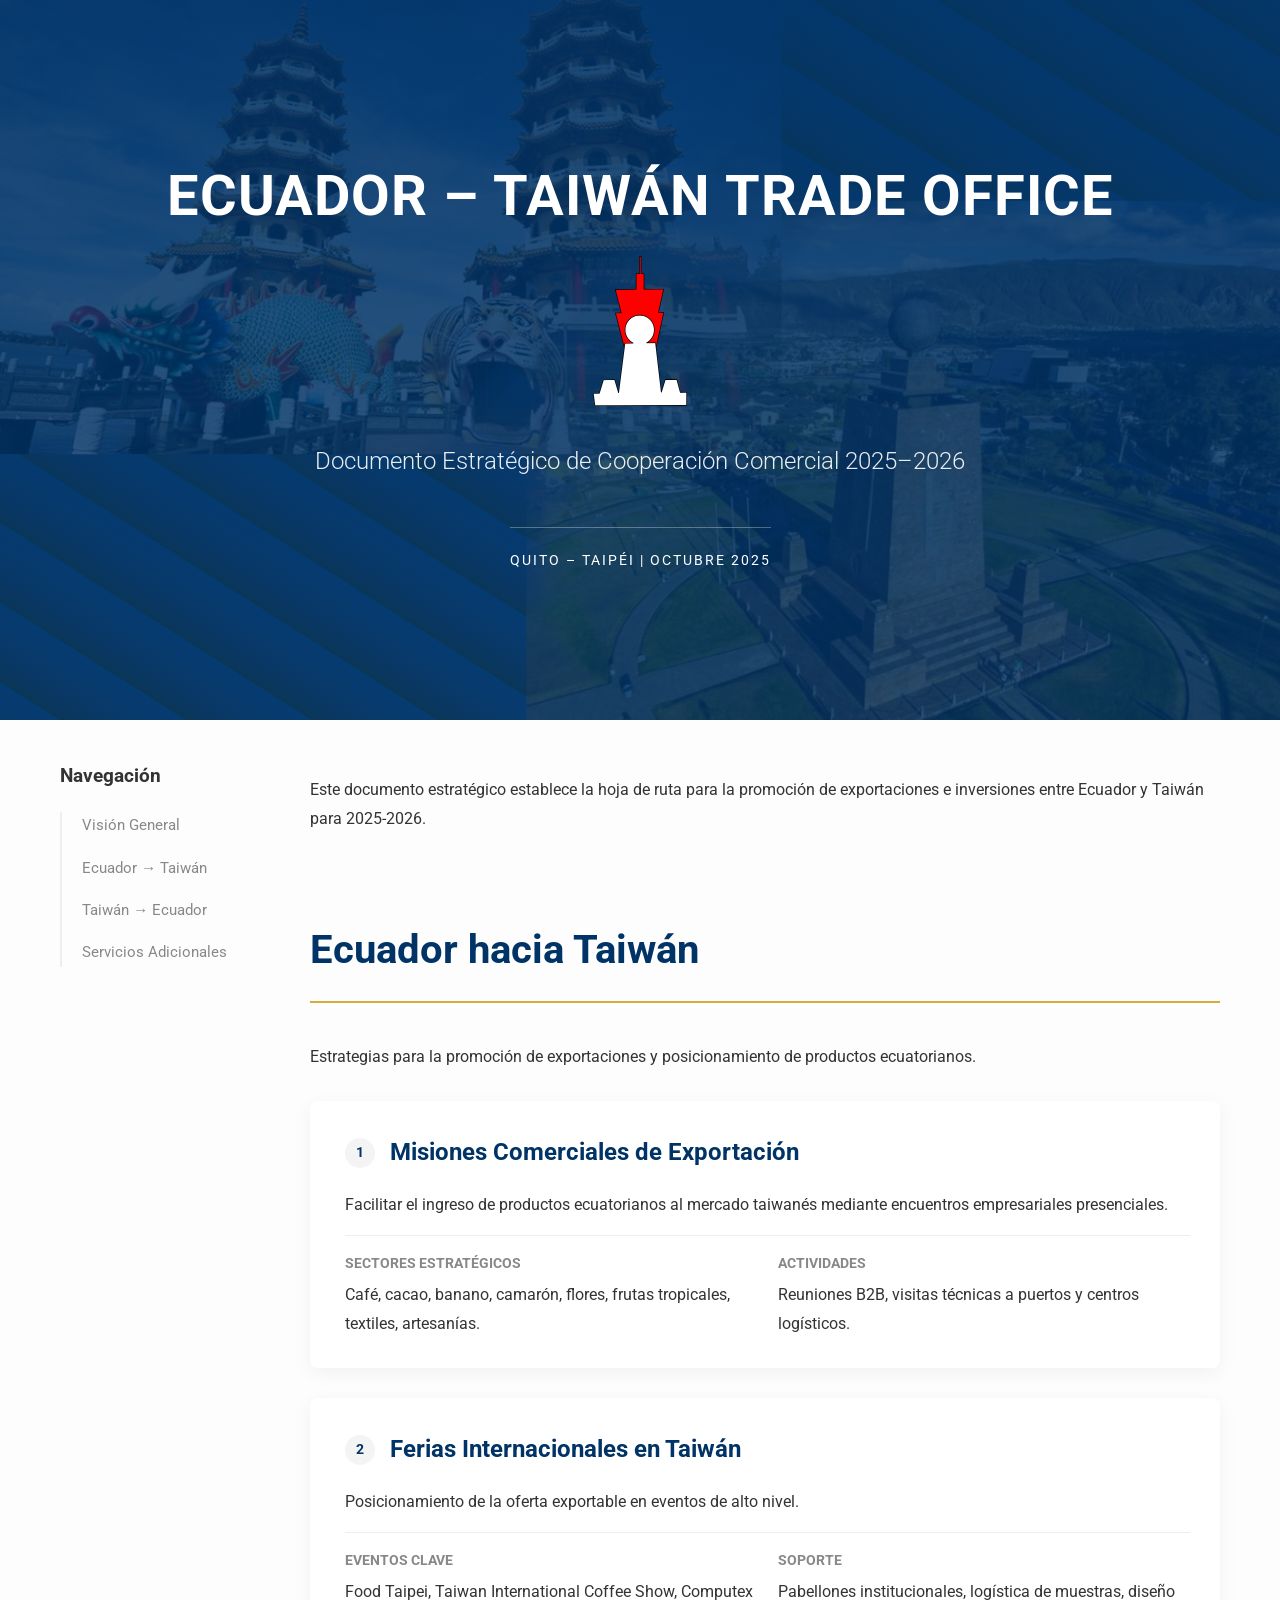
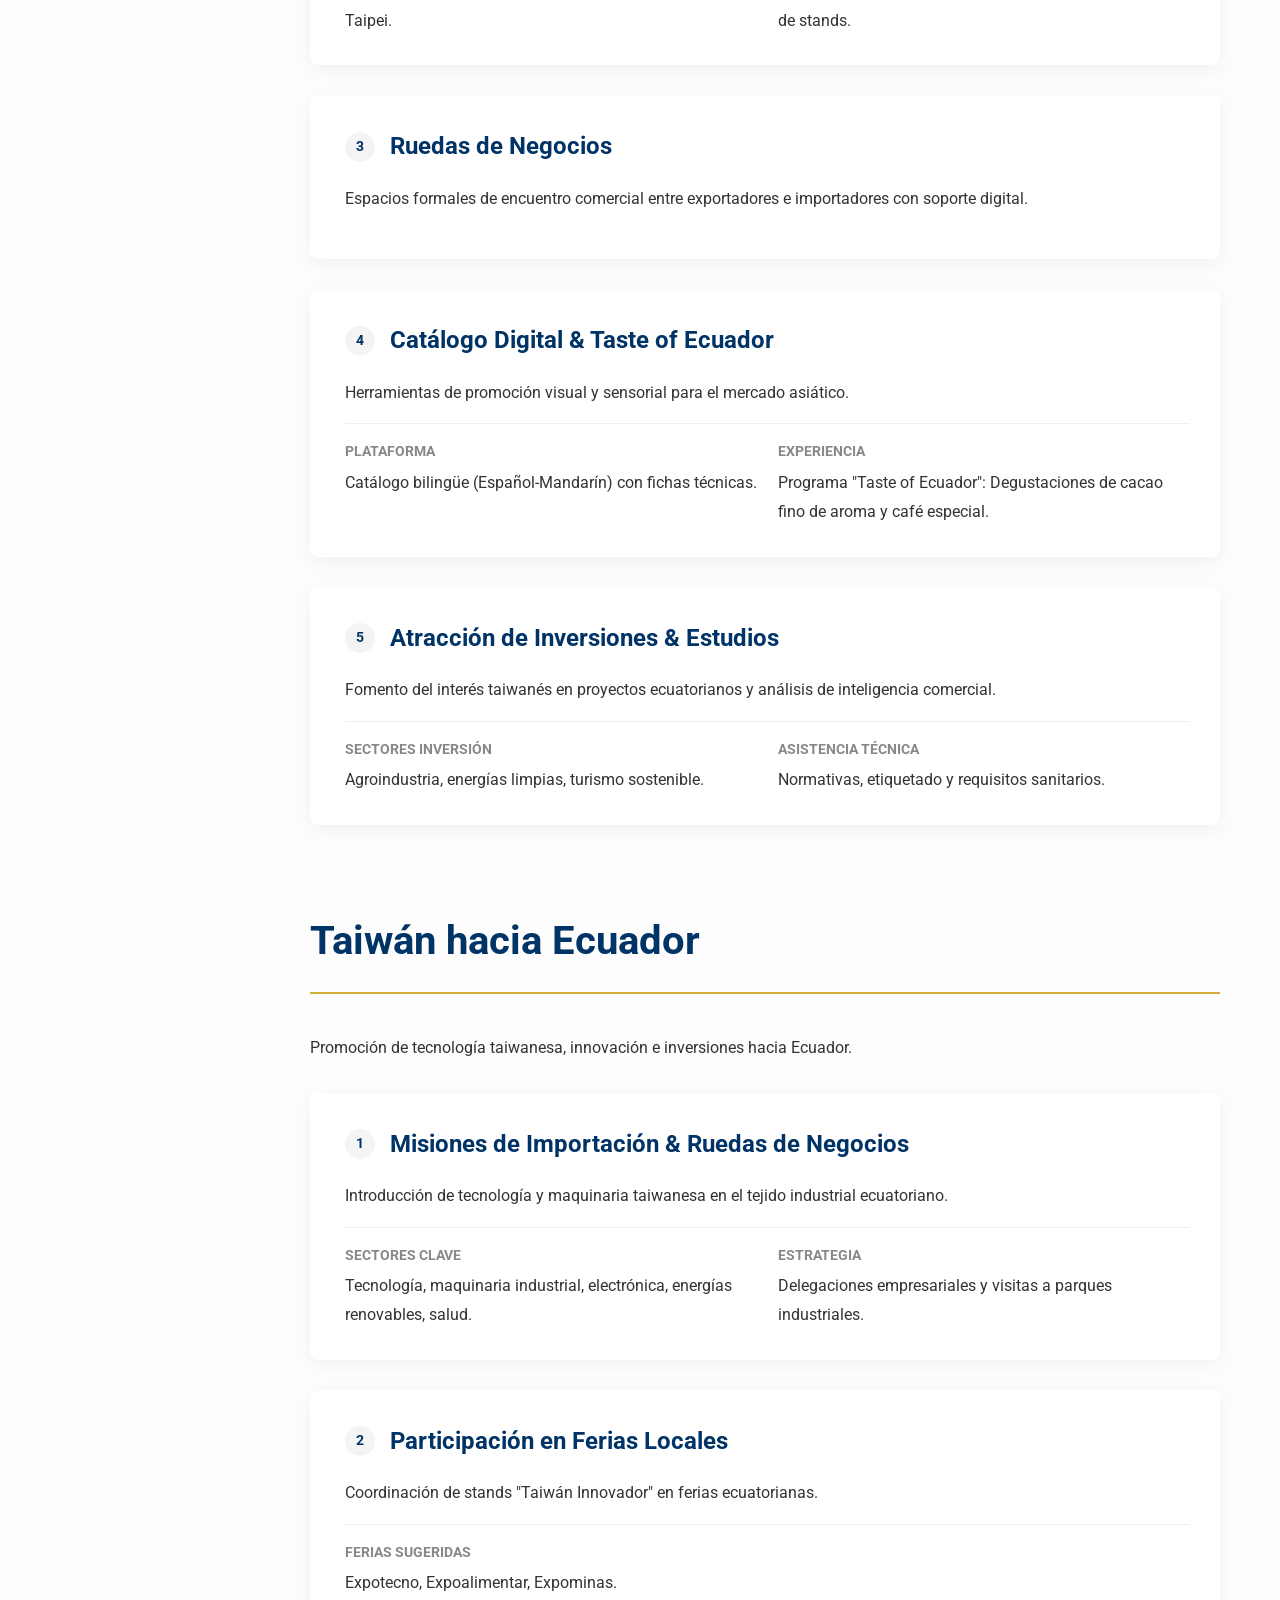
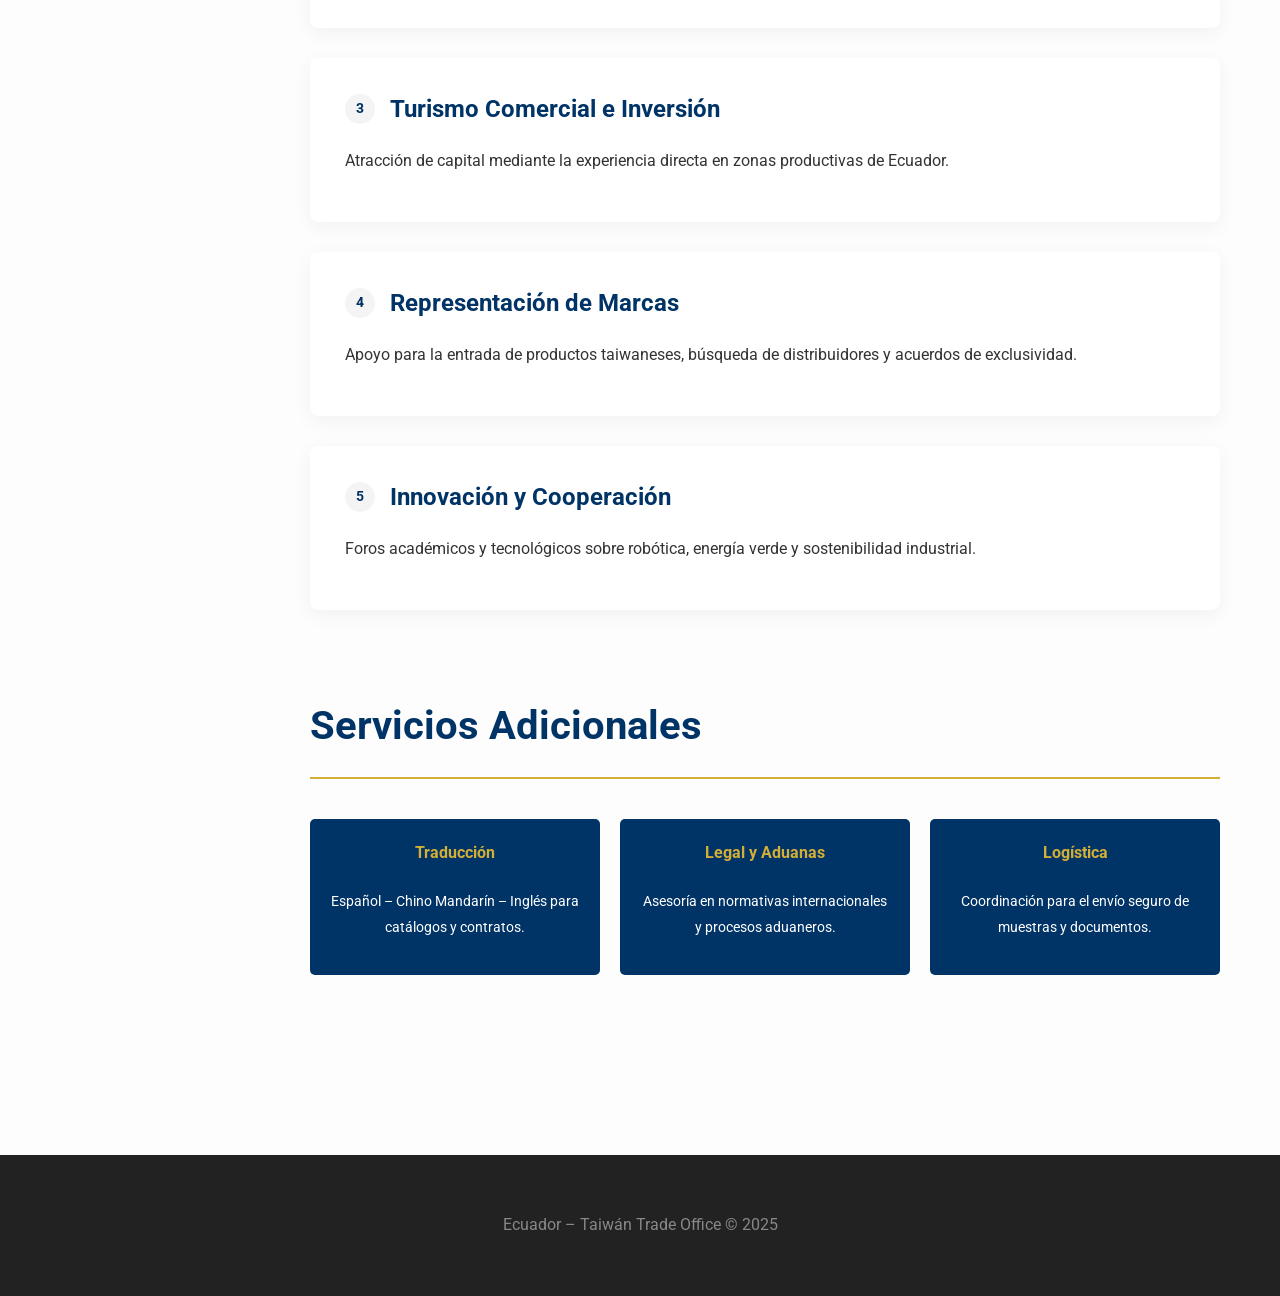
==== index.html @ b9a8f06c "1st draft" ====
<!DOCTYPE html>
<html lang="es">
<head>
<meta charset="UTF-8">
<meta name="viewport" content="width=device-width, initial-scale=1.0">
<title>Ecuador – Taiwán Trade Office</title>
<link rel="stylesheet" href="style.css">
<link href="https://fonts.googleapis.com/css2?family=Roboto:wght@300;400;700&display=swap" rel="stylesheet">
</head>
<body>

<header>
    <div class="title-group">

        <h1>ECUADOR – TAIWÁN TRADE OFFICE</h1>
        <img src="assets/logo.png" alt="">
    </div>

    <p class="subtitle">Documento Estratégico de Cooperación Comercial 2025–2026</p>
    <div class="date">Quito – Taipéi | Octubre 2025</div>
</header>

<!-- Mobile Menu Toggle -->
<div id="menu-toggle" class="menu-toggle">☰</div>

<div class="main-wrapper">

    <!-- Sidebar -->
    <aside id="sidebar">
        <div class="sticky-menu">
            <h3>Navegación</h3>
            <ul>
                <li><a href="#intro">Visión General</a></li>
                <li><a href="#ec-to-tw">Ecuador → Taiwán</a></li>
                <li><a href="#tw-to-ec">Taiwán → Ecuador</a></li>
                <li><a href="#servicios">Servicios Adicionales</a></li>
            </ul>
        </div>
    </aside>

    <!-- Main Content -->
    <main>
        <section id="intro">
            <p>Este documento estratégico establece la hoja de ruta para la promoción de exportaciones e inversiones entre Ecuador y Taiwán para 2025-2026.</p>
        </section>

        <section id="ec-to-tw">
                <h2 class="section-title">Ecuador hacia Taiwán</h2>
                <p style="margin-bottom: 30px;">Estrategias para la promoción de exportaciones y posicionamiento de productos ecuatorianos.</p>

                <div class="service-item">
                    <h3><span class="service-number">1</span> Misiones Comerciales de Exportación</h3>
                    <p>Facilitar el ingreso de productos ecuatorianos al mercado taiwanés mediante encuentros empresariales presenciales.</p>
                    <div class="detail-row">
                        <div class="detail-col">
                            <span class="detail-label">Sectores Estratégicos</span>
                            Café, cacao, banano, camarón, flores, frutas tropicales, textiles, artesanías.
                        </div>
                        <div class="detail-col">
                            <span class="detail-label">Actividades</span>
                            Reuniones B2B, visitas técnicas a puertos y centros logísticos.
                        </div>
                    </div>
                </div>

                <div class="service-item">
                    <h3><span class="service-number">2</span> Ferias Internacionales en Taiwán</h3>
                    <p>Posicionamiento de la oferta exportable en eventos de alto nivel.</p>
                    <div class="detail-row">
                        <div class="detail-col">
                            <span class="detail-label">Eventos Clave</span>
                            Food Taipei, Taiwan International Coffee Show, Computex Taipei.
                        </div>
                        <div class="detail-col">
                            <span class="detail-label">Soporte</span>
                            Pabellones institucionales, logística de muestras, diseño de stands.
                        </div>
                    </div>
                </div>

                <div class="service-item">
                    <h3><span class="service-number">3</span> Ruedas de Negocios</h3>
                    <p>Espacios formales de encuentro comercial entre exportadores e importadores con soporte digital.</p>
                </div>

                <div class="service-item">
                    <h3><span class="service-number">4</span> Catálogo Digital & Taste of Ecuador</h3>
                    <p>Herramientas de promoción visual y sensorial para el mercado asiático.</p>
                    <div class="detail-row">
                        <div class="detail-col">
                            <span class="detail-label">Plataforma</span>
                            Catálogo bilingüe (Español-Mandarín) con fichas técnicas.
                        </div>
                        <div class="detail-col">
                            <span class="detail-label">Experiencia</span>
                            Programa "Taste of Ecuador": Degustaciones de cacao fino de aroma y café especial.
                        </div>
                    </div>
                </div>

                <div class="service-item">
                    <h3><span class="service-number">5</span> Atracción de Inversiones & Estudios</h3>
                    <p>Fomento del interés taiwanés en proyectos ecuatorianos y análisis de inteligencia comercial.</p>
                    <div class="detail-row">
                        <div class="detail-col">
                            <span class="detail-label">Sectores Inversión</span>
                            Agroindustria, energías limpias, turismo sostenible.
                        </div>
                        <div class="detail-col">
                            <span class="detail-label">Asistencia Técnica</span>
                            Normativas, etiquetado y requisitos sanitarios.
                        </div>
                    </div>
                </div>

            </section>

        <section id="tw-to-ec">
                <h2 class="section-title">Taiwán hacia Ecuador</h2>
                <p style="margin-bottom: 30px;">Promoción de tecnología taiwanesa, innovación e inversiones hacia Ecuador.</p>

                <div class="service-item">
                    <h3><span class="service-number">1</span> Misiones de Importación & Ruedas de Negocios</h3>
                    <p>Introducción de tecnología y maquinaria taiwanesa en el tejido industrial ecuatoriano.</p>
                    <div class="detail-row">
                        <div class="detail-col">
                            <span class="detail-label">Sectores Clave</span>
                            Tecnología, maquinaria industrial, electrónica, energías renovables, salud.
                        </div>
                        <div class="detail-col">
                            <span class="detail-label">Estrategia</span>
                            Delegaciones empresariales y visitas a parques industriales.
                        </div>
                    </div>
                </div>

                <div class="service-item">
                    <h3><span class="service-number">2</span> Participación en Ferias Locales</h3>
                    <p>Coordinación de stands "Taiwán Innovador" en ferias ecuatorianas.</p>
                    <div class="detail-row">
                        <div class="detail-col">
                            <span class="detail-label">Ferias Sugeridas</span>
                            Expotecno, Expoalimentar, Expominas.
                        </div>
                    </div>
                </div>

                <div class="service-item">
                    <h3><span class="service-number">3</span> Turismo Comercial e Inversión</h3>
                    <p>Atracción de capital mediante la experiencia directa en zonas productivas de Ecuador.</p>
                </div>

                <div class="service-item">
                    <h3><span class="service-number">4</span> Representación de Marcas</h3>
                    <p>Apoyo para la entrada de productos taiwaneses, búsqueda de distribuidores y acuerdos de exclusividad.</p>
                </div>

                <div class="service-item">
                    <h3><span class="service-number">5</span> Innovación y Cooperación</h3>
                    <p>Foros académicos y tecnológicos sobre robótica, energía verde y sostenibilidad industrial.</p>
                </div>

            </section>

        <section id="servicios">
                <h2 class="section-title" >Servicios Adicionales</h2>
                <div class="complementary-grid">
                    <div class="comp-box">
                        <h4>Traducción</h4>
                        <p >Español – Chino Mandarín – Inglés para catálogos y contratos.</p>
                    </div>
                    <div class="comp-box">
                        <h4>Legal y Aduanas</h4>
                        <p >Asesoría en normativas internacionales y procesos aduaneros.</p>
                    </div>
                    <div class="comp-box">
                        <h4>Logística</h4>
                        <p >Coordinación para el envío seguro de muestras y documentos.</p>
                    </div>
                </div>
            </section>
    </main>
</div>

<footer>
    <p>Ecuador – Taiwán Trade Office &copy; 2025</p>
</footer>

<script src="menu.js">
</script>

</body>
</html>
---- style.css ----
:root {
    --primary: #003366; /* Azul Marino Profundo */
    --accent: #D4AF37; /* Dorado Elegante */
    --bg-body: #fdfdfd;
    --text-color: #333333;
    --light-gray: #f4f4f4;
    --section-padding: 80px 0;
}

/* --- GLOBAL --- */
* { box-sizing: border-box; }

body {
    font-family: 'Roboto', sans-serif;
    margin: 0;
    padding: 0;
    background-color: var(--bg-body);
    color: var(--text-color);
    line-height: 1.8;
}

h1, h2, h3 { margin-top: 0; }

/* --- HERO SECTION --- */
header {
    background: linear-gradient(rgba(0,51,102,0.9), rgba(0,51,102,0.8)), url('assets/tempBG.png');
    background-size: cover;
    background-position: center;
    height: 80vh;
    display: flex;
    flex-direction: column;
    justify-content: center;
    align-items: center;
    text-align: center;
    color: white;
    padding: 20px;
}
/*
.title-group {
    display: flex;
    align-items: center;
    justify-content: center;
    gap: 12px;
}
    */
.title-group img {
    height: 150px;
    width: auto;
}
header h1 {
    font-size: 3.5rem;
    margin-bottom: 10px;
    letter-spacing: 1px;
}

header p.subtitle {
    font-size: 1.5rem;
    font-weight: 300;
    max-width: 700px;
    opacity: 0.9;
}

header .date {
    margin-top: 20px;
    font-size: 0.9rem;
    text-transform: uppercase;
    letter-spacing: 2px;
    border-top: 1px solid rgba(255,255,255,0.3);
    padding-top: 20px;
}

/* --- MAIN WRAPPER --- */
.main-wrapper {
    display: block; /* mobile first */
    max-width: 1200px;
    margin: 0 auto;
    padding: 40px 20px;
}

/* --- DESKTOP LAYOUT --- */
@media (min-width: 900px) {
    .main-wrapper { display: flex; flex-direction: row; }
    aside { display: block; flex: 0 0 250px; padding-right: 40px; }
    #menu-toggle { display: none; } /* hide mobile toggle button */
    #sidebar {
        display: block;
        position: static;     /* no longer fixed */
        transform: none;      /* remove translation */
        width: 250px;         /* match aside width */
        height: auto;
        padding: 0;
        background: none;
    }
}

/* --- DESKTOP ASIDE MENU --- */
aside {
    display: none; /* hide on mobile */
}

.sticky-menu {
    position: sticky;
    top: 40px;
}

.sticky-menu ul {
    list-style: none;
    padding: 0;
    border-left: 2px solid #eee;
}

.sticky-menu li { margin-bottom: 15px; }

.sticky-menu a {
    text-decoration: none;
    color: #888;
    font-size: 0.95rem;
    padding-left: 20px;
    display: block;
    transition: all 0.3s;
}

.sticky-menu a:hover {
    color: var(--primary);
    border-left: 3px solid var(--accent);
    margin-left: -2px;
    font-weight: bold;
}

/* --- MAIN CONTENT --- */
main { flex: 1; }

section {
    margin-bottom: 80px;
    scroll-margin-top: 40px;
}

.section-title {
    font-size: 2.5rem;
    color: var(--primary);
    border-bottom: 2px solid var(--accent);
    padding-bottom: 15px;
    margin-bottom: 40px;
}

/* --- SERVICE ITEMS --- */
.service-item {
    background: white;
    border-radius: 8px;
    padding: 30px;
    margin-bottom: 30px;
    box-shadow: 0 5px 20px rgba(0,0,0,0.05);
    transition: transform 0.2s;
    border-left: 5px solid transparent;
}

.service-item:hover {
    transform: translateY(-5px);
    border-left: 5px solid var(--accent);
}

.service-item h3 {
    color: var(--primary);
    font-size: 1.5rem;
    margin-bottom: 15px;
    display: flex;
    align-items: center;
}

.service-number {
    background-color: var(--light-gray);
    color: var(--primary);
    font-family: 'Roboto', sans-serif;
    font-size: 0.9rem;
    font-weight: bold;
    width: 30px;
    height: 30px;
    border-radius: 50%;
    display: inline-flex;
    align-items: center;
    justify-content: center;
    margin-right: 15px;
}

.detail-row {
    display: flex;
    flex-wrap: wrap;
    gap: 20px;
    margin-top: 15px;
    padding-top: 15px;
    border-top: 1px solid #eee;
}

.detail-col {
    flex: 1;
    min-width: 200px;
}

.detail-label {
    font-weight: bold;
    font-size: 0.85rem;
    text-transform: uppercase;
    color: #888;
    margin-bottom: 5px;
    display: block;
}

ul.clean-list {
    padding-left: 20px;
    margin: 0;
}

/* --- COMPLEMENTARY GRID --- */
.complementary-grid {
    display: grid;
    grid-template-columns: repeat(auto-fit, minmax(200px, 1fr));
    gap: 20px;
}

.comp-box {
    background: var(--primary);
    color: white;
    padding: 20px;
    border-radius: 5px;
    text-align: center;
}

.comp-box h4 { margin-top: 0; color: var(--accent); }
.comp-box p { font-size: 0.9rem;}

/* --- FOOTER --- */
footer {
    background-color: #222;
    color: #888;
    text-align: center;
    padding: 40px 0;
    margin-top: 60px;
}

/* --- MOBILE RESPONSIVE --- */
@media (max-width: 768px) {
    header h1 { font-size: 2rem; }
    .section-title { font-size: 2rem; }
    .main-wrapper { display: block; }
    .menu-toggle {
    display: block;
    position: fixed;
    top: 15px;
    left: 15px;
    background: var(--primary);
    color: white;
    padding: 8px 12px;
    border-radius: 4px;
    cursor: pointer;
    z-index: 1000;
}

#sidebar {
    display: block;
    position: fixed;
    top: 0;
    left: 0;
    width: 220px;
    height: 100%;
    background: white;
    transform: translateX(-100%);
    transition: transform 0.3s ease;
    padding: 60px 20px 20px;
    z-index: 999;
}

#sidebar.active { transform: translateX(0); }
}

/* --- MOBILE MENU TOGGLE --- */
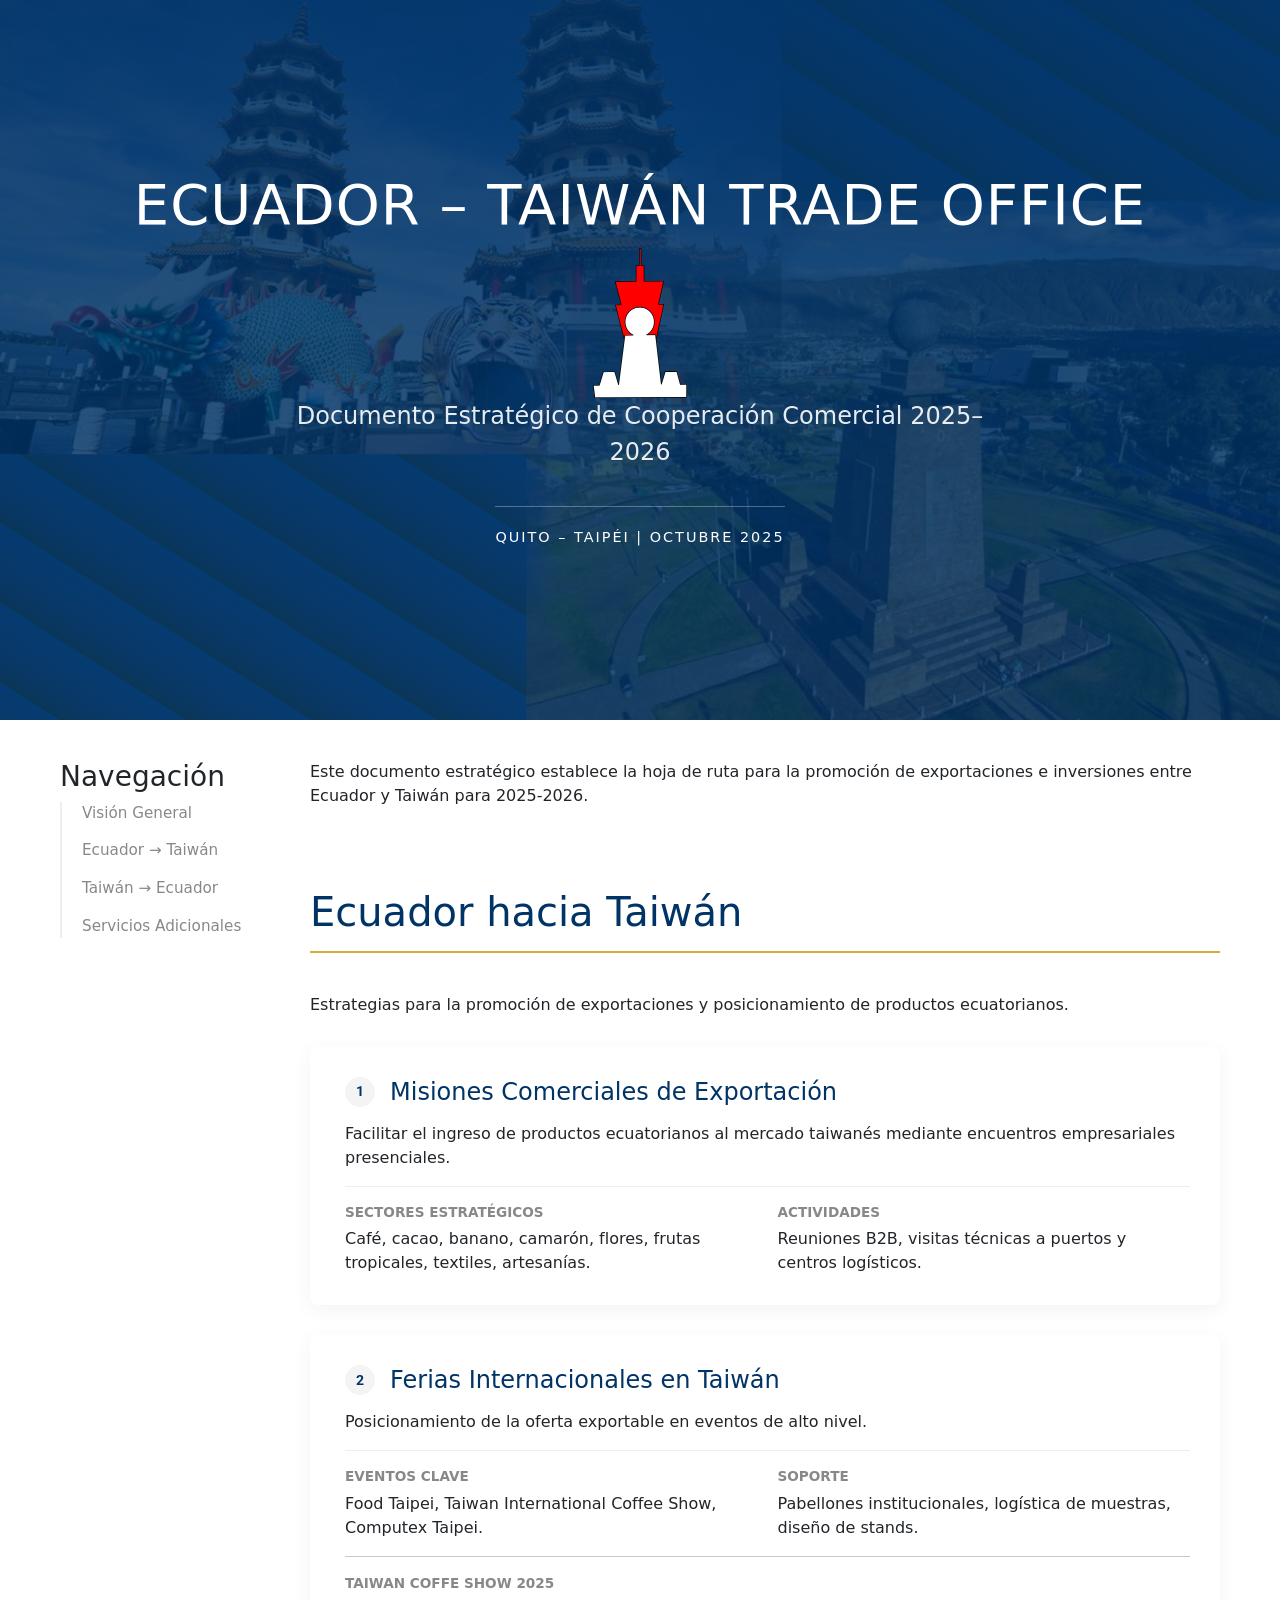
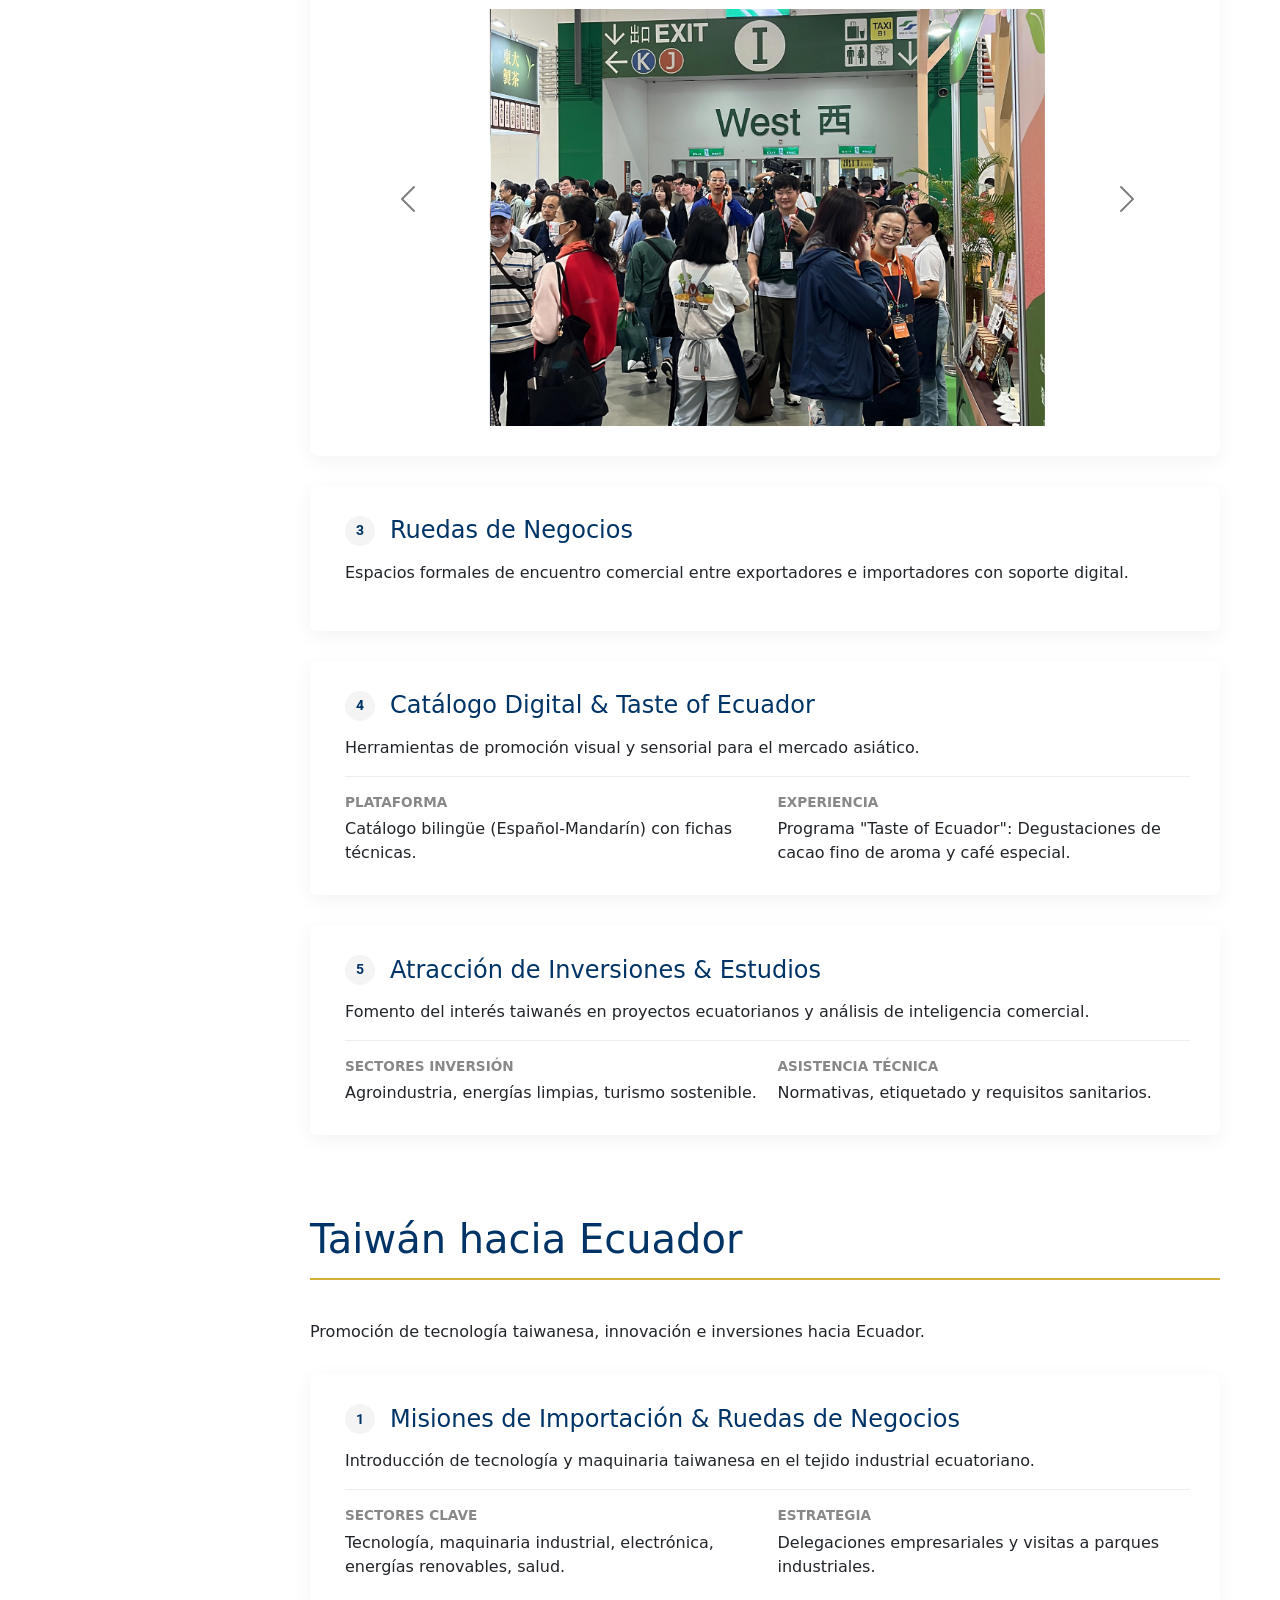
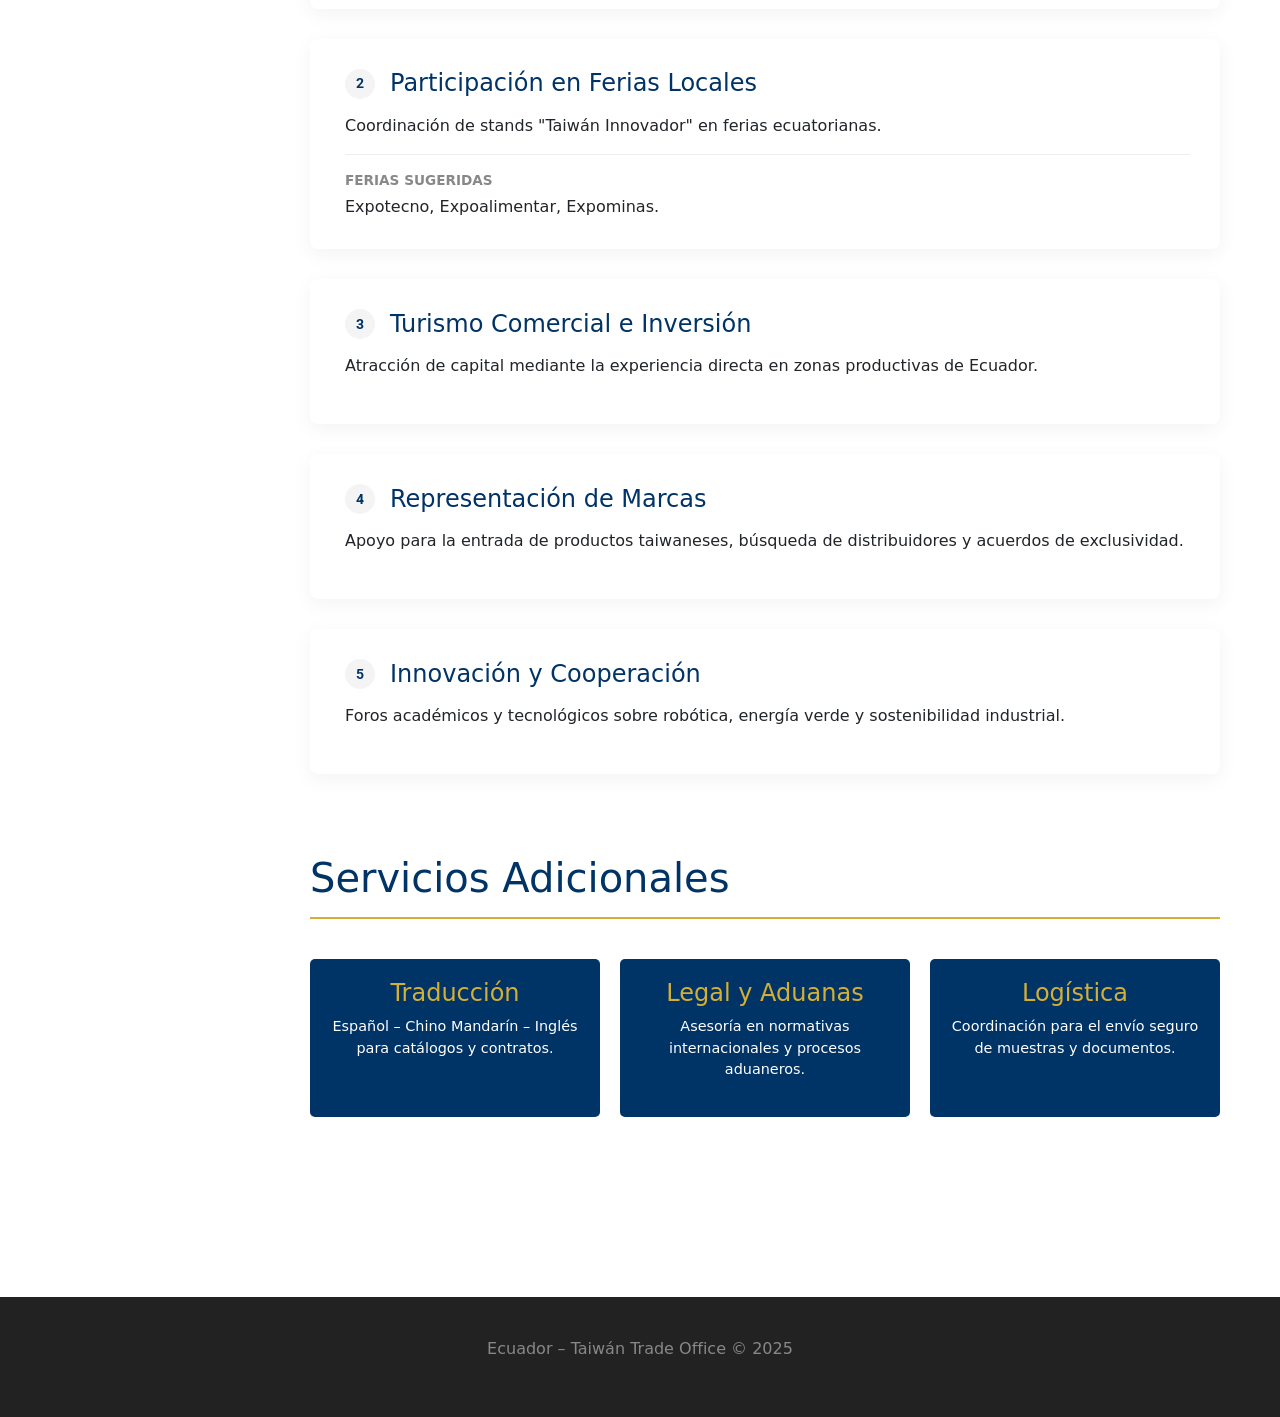
==== commit 291d0b44: "adding carousel" ====
--- a/index.html
+++ b/index.html
@@ -1,12 +1,15 @@
 <!DOCTYPE html>
 <html lang="es">
 <head>
-<meta charset="UTF-8">
-<meta name="viewport" content="width=device-width, initial-scale=1.0">
-<title>Ecuador – Taiwán Trade Office</title>
-<link rel="stylesheet" href="style.css">
-<link href="https://fonts.googleapis.com/css2?family=Roboto:wght@300;400;700&display=swap" rel="stylesheet">
+    <meta charset="UTF-8">
+    <meta name="viewport" content="width=device-width, initial-scale=1.0">
+    <title>Ecuador – Taiwán Trade Office</title>
+    <link rel="stylesheet" href="style.css">
+    <link href="https://fonts.googleapis.com/css2?family=Roboto:wght@300;400;700&display=swap" rel="stylesheet">
+    <link href="https://cdn.jsdelivr.net/npm/bootstrap@5.3.8/dist/css/bootstrap.min.css" rel="stylesheet" integrity="sha384-sRIl4kxILFvY47J16cr9ZwB07vP4J8+LH7qKQnuqkuIAvNWLzeN8tE5YBujZqJLB" crossorigin="anonymous">
+    <script src="https://cdn.jsdelivr.net/npm/bootstrap@5.3.8/dist/js/bootstrap.bundle.min.js" integrity="sha384-FKyoEForCGlyvwx9Hj09JcYn3nv7wiPVlz7YYwJrWVcXK/BmnVDxM+D2scQbITxI" crossorigin="anonymous"></script>
 </head>
+
 <body>
 
 <header>
@@ -76,6 +79,44 @@
                             Pabellones institucionales, logística de muestras, diseño de stands.
                         </div>
                     </div>
+                    <hr>
+
+                    <div id="carouselExample" class="carousel slide carousel-dark mt-3">
+                        <span class="detail-label">Taiwan Coffe Show 2025</span>
+                    <div class="carousel-inner mt-3">
+                        <div class="carousel-item active">
+                            <div class="row justify-content-center">
+                                <div class="col-md-8">
+                                    <img src="assets/pic4.jpg" class="d-block w-100" alt="coffee exhibition">
+                                </div>
+                            </div>
+                        </div>
+                        <div class="carousel-item">
+                            <div class="row justify-content-center">
+                                <div class="col-md-8">
+                                    <img src="assets/pic2.jpg" class="d-block w-100" alt="coffee exhibition">
+                                </div>
+                            </div>
+                        </div>
+                        <div class="carousel-item">
+                            <div class="row justify-content-center">
+                                <div class="col-md-8">
+                                    <img src="assets/pic1.jpg" class="d-block w-100" alt="coffee exhibition">
+                                </div>
+                            </div>
+                        </div>
+                    </div>
+                    <button class="carousel-control-prev" type="button" data-bs-target="#carouselExample" data-bs-slide="prev">
+                        <span class="carousel-control-prev-icon" aria-hidden="true"></span>
+                        <span class="visually-hidden">Previous</span>
+                    </button>
+                    <button class="carousel-control-next" type="button" data-bs-target="#carouselExample" data-bs-slide="next">
+                        <span class="carousel-control-next-icon" aria-hidden="true"></span>
+                        <span class="visually-hidden">Next</span>
+                    </button>
+                    </div>
+
+
                 </div>
 
                 <div class="service-item">
--- a/style.css
+++ b/style.css
@@ -75,6 +75,15 @@
     max-width: 1200px;
     margin: 0 auto;
     padding: 40px 20px;
+}
+
+.carousel-control-prev-icon,
+.carousel-control-next-icon {
+  background-color: rgba(0, 0, 0, 0.6);
+  border-radius: 50%;
+  width: 3rem;
+  height: 3rem;
+  background-size: 50%;
 }
 
 /* --- DESKTOP LAYOUT --- */
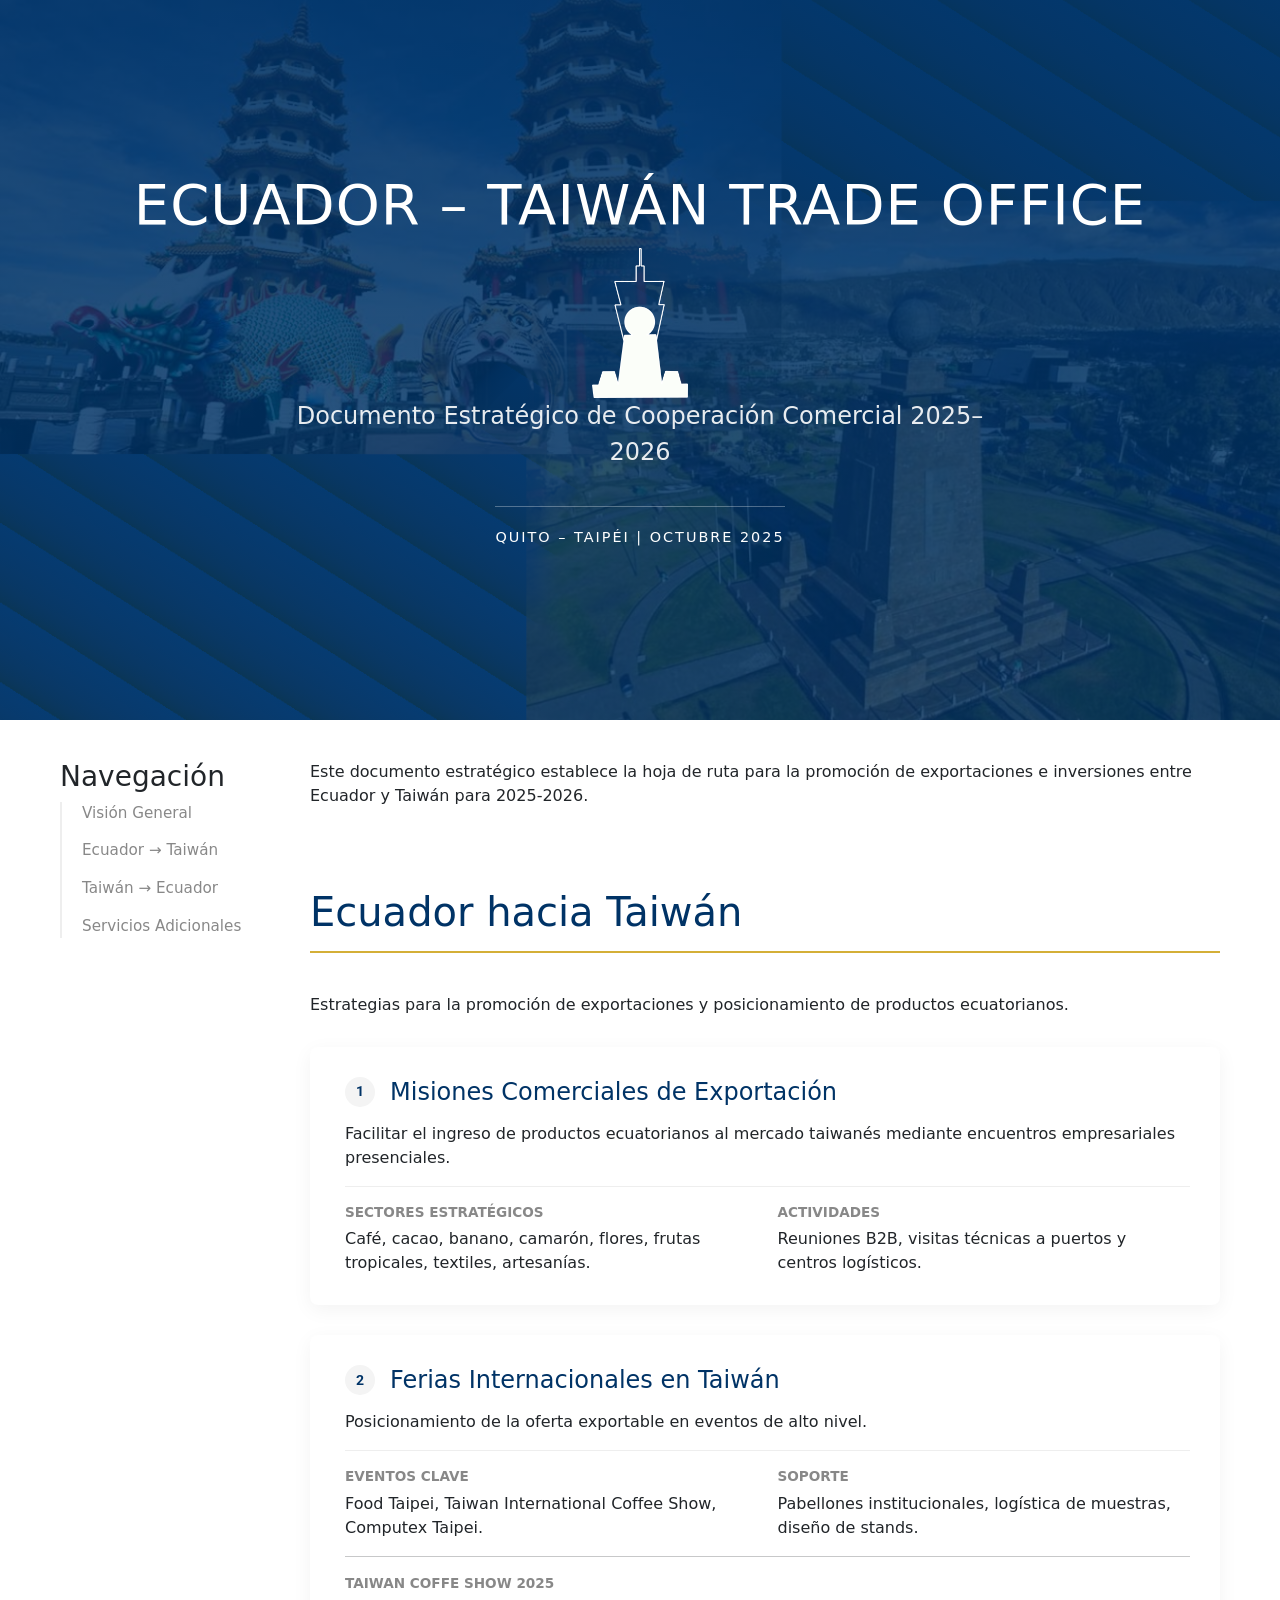
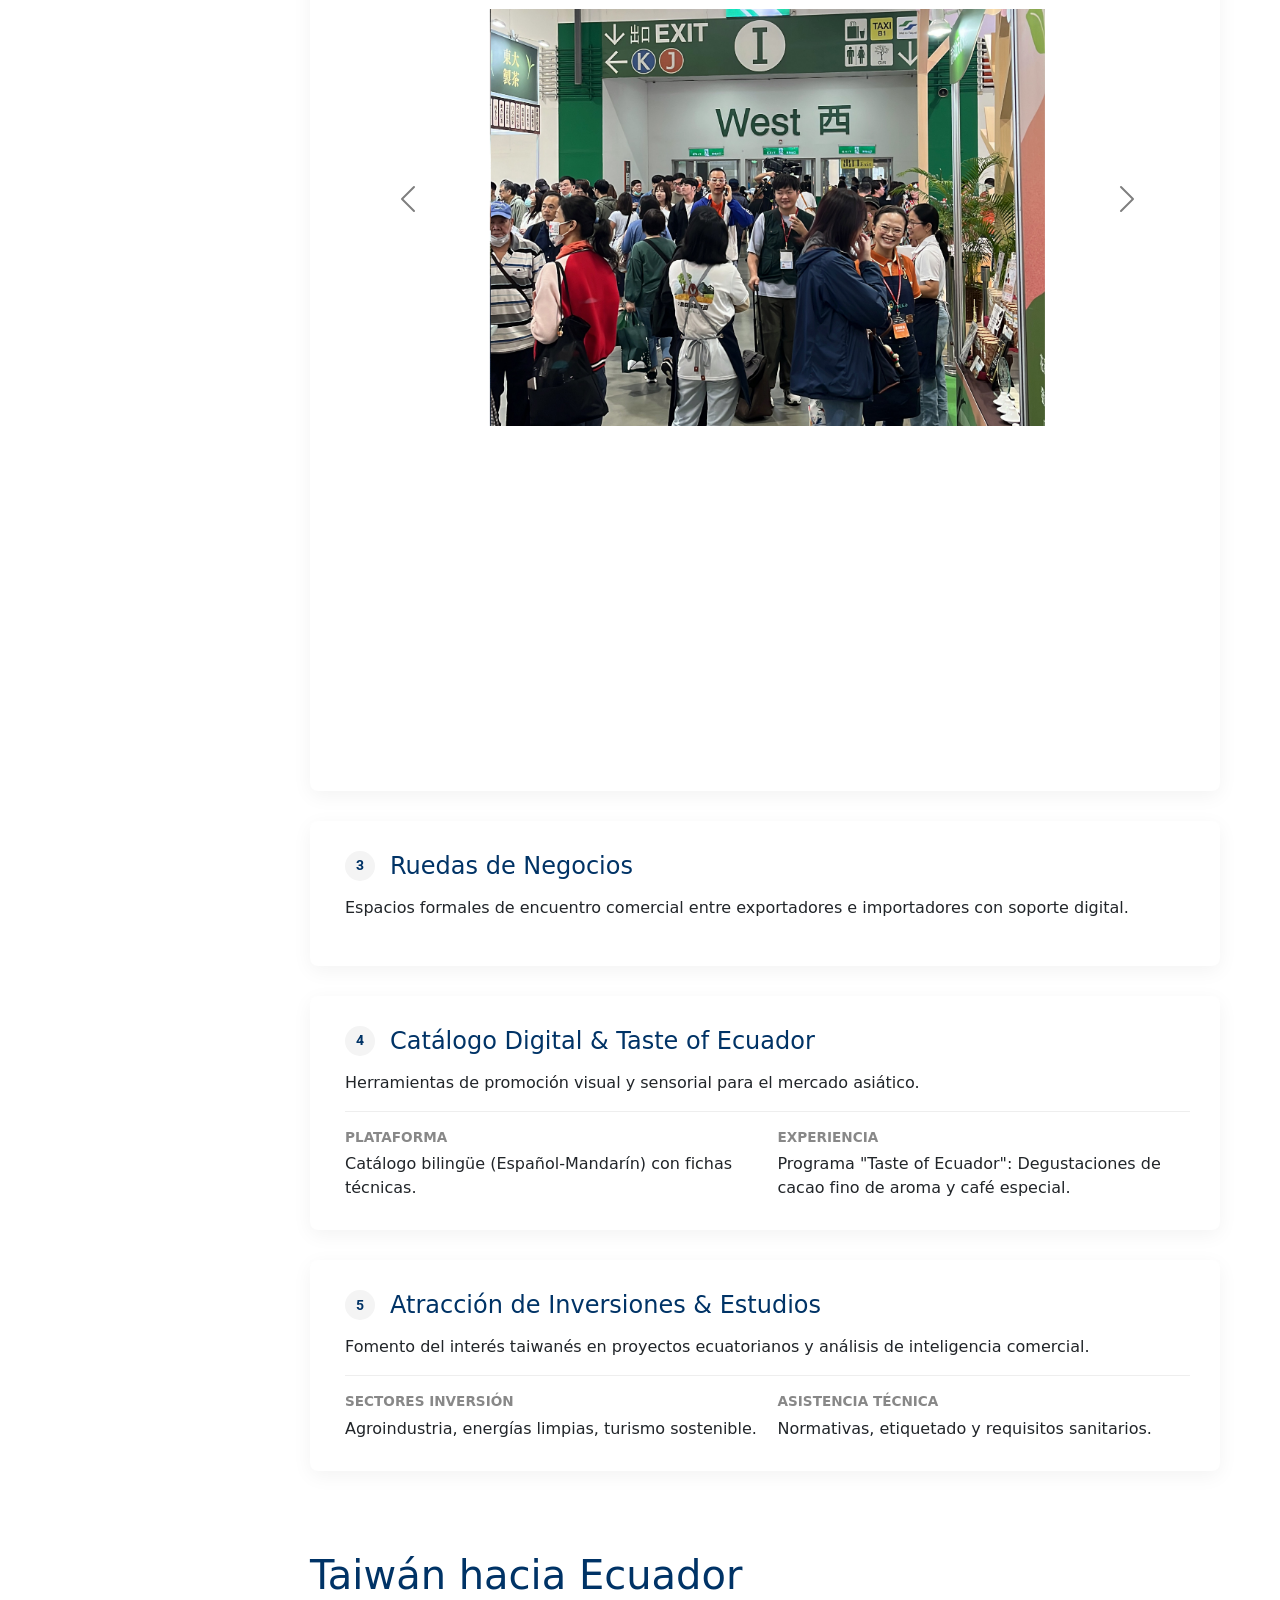
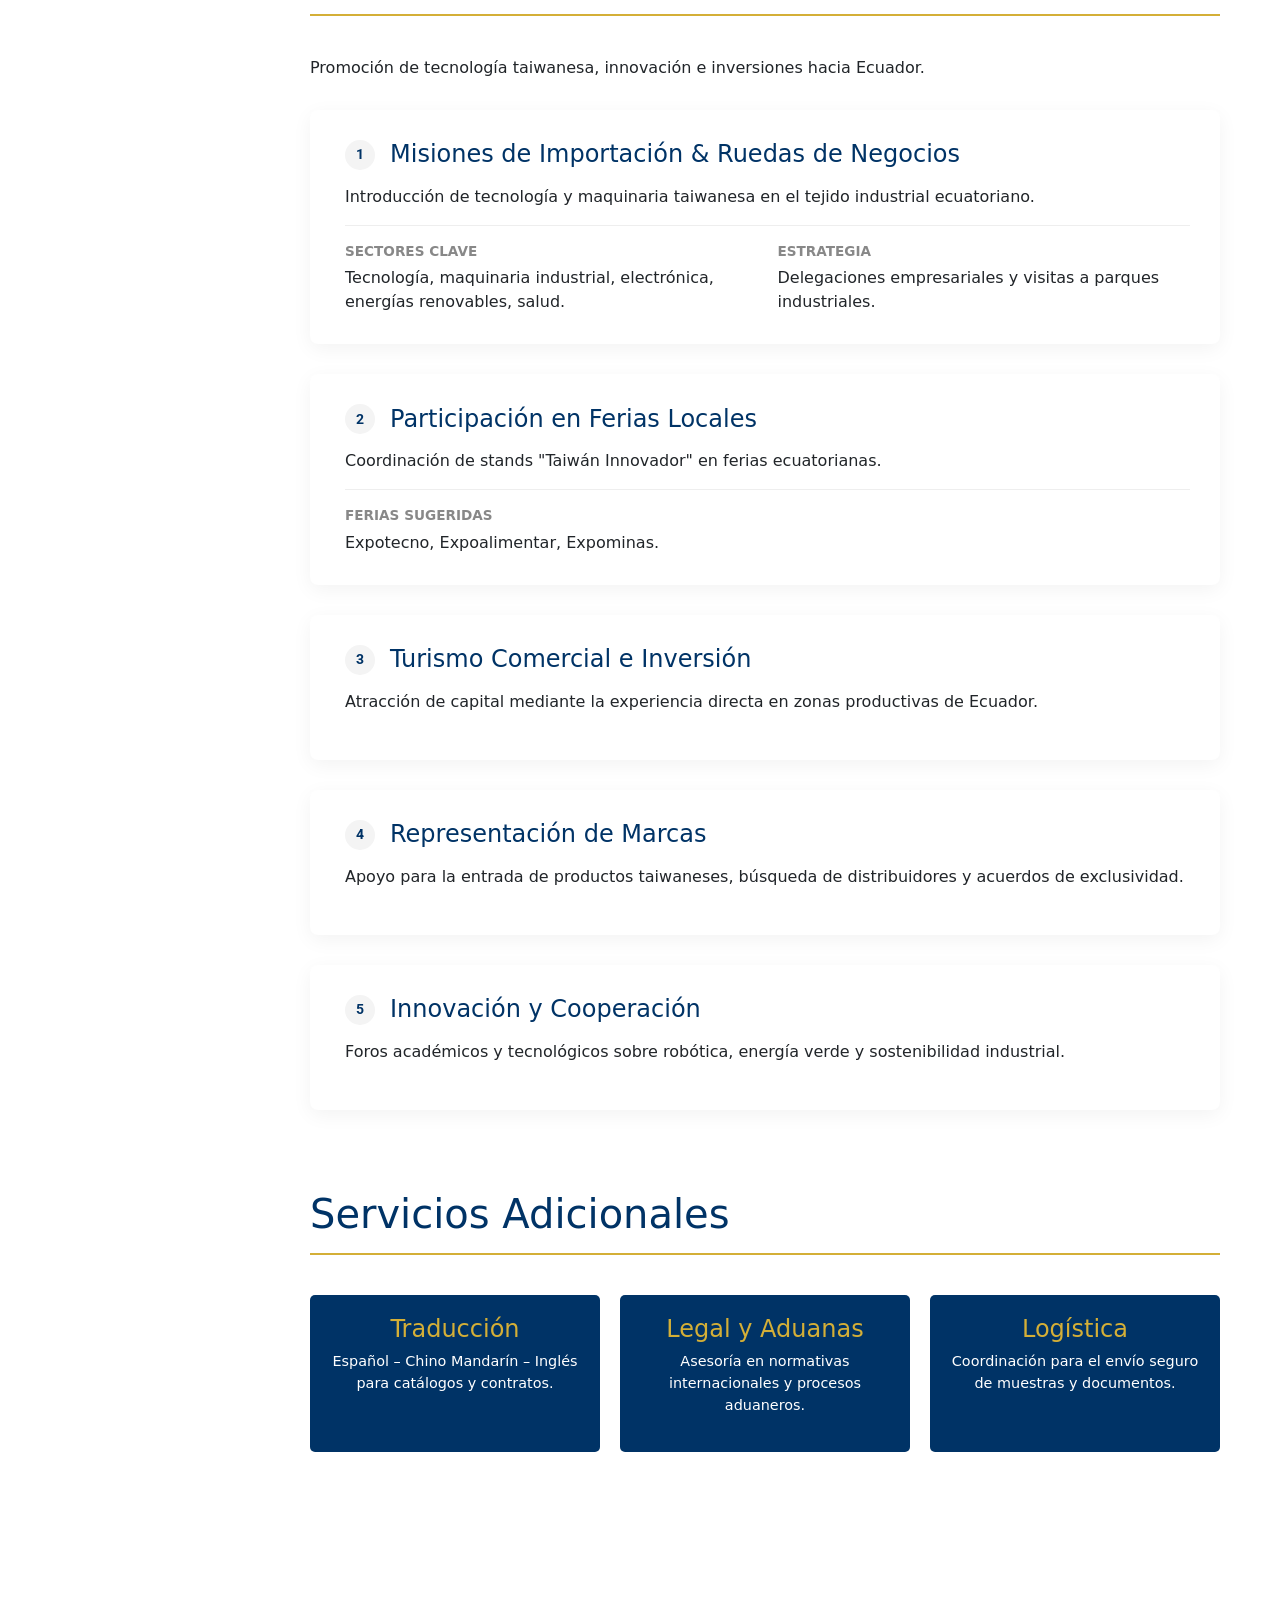
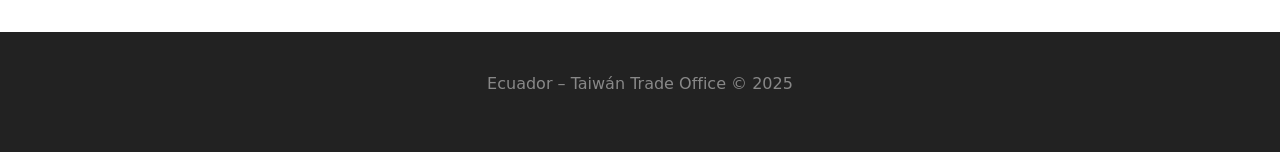
==== commit 759f18ea: "add video coffee show" ====
--- a/index.html
+++ b/index.html
@@ -114,6 +114,18 @@
                         <span class="carousel-control-next-icon" aria-hidden="true"></span>
                         <span class="visually-hidden">Next</span>
                     </button>
+
+                    </div>
+                    <div class="row justify-content-center">
+                        <div class="col-md-8 mt-3">
+                                <iframe
+                                    class="responsive-iframe"
+                                    src="https://www.youtube.com/embed/rhK2FwkmkVM?si=dv3-ayxu0e4xw2Yu"
+                                    title="YouTube video player"
+                                    allowfullscreen>
+                                </iframe>
+
+                        </div>
                     </div>
 
 
--- a/style.css
+++ b/style.css
@@ -84,6 +84,13 @@
   width: 3rem;
   height: 3rem;
   background-size: 50%;
+}
+
+.responsive-iframe{
+   width: 100%;
+  aspect-ratio: 16 / 9;
+  height: auto;
+  border: 0;
 }
 
 /* --- DESKTOP LAYOUT --- */
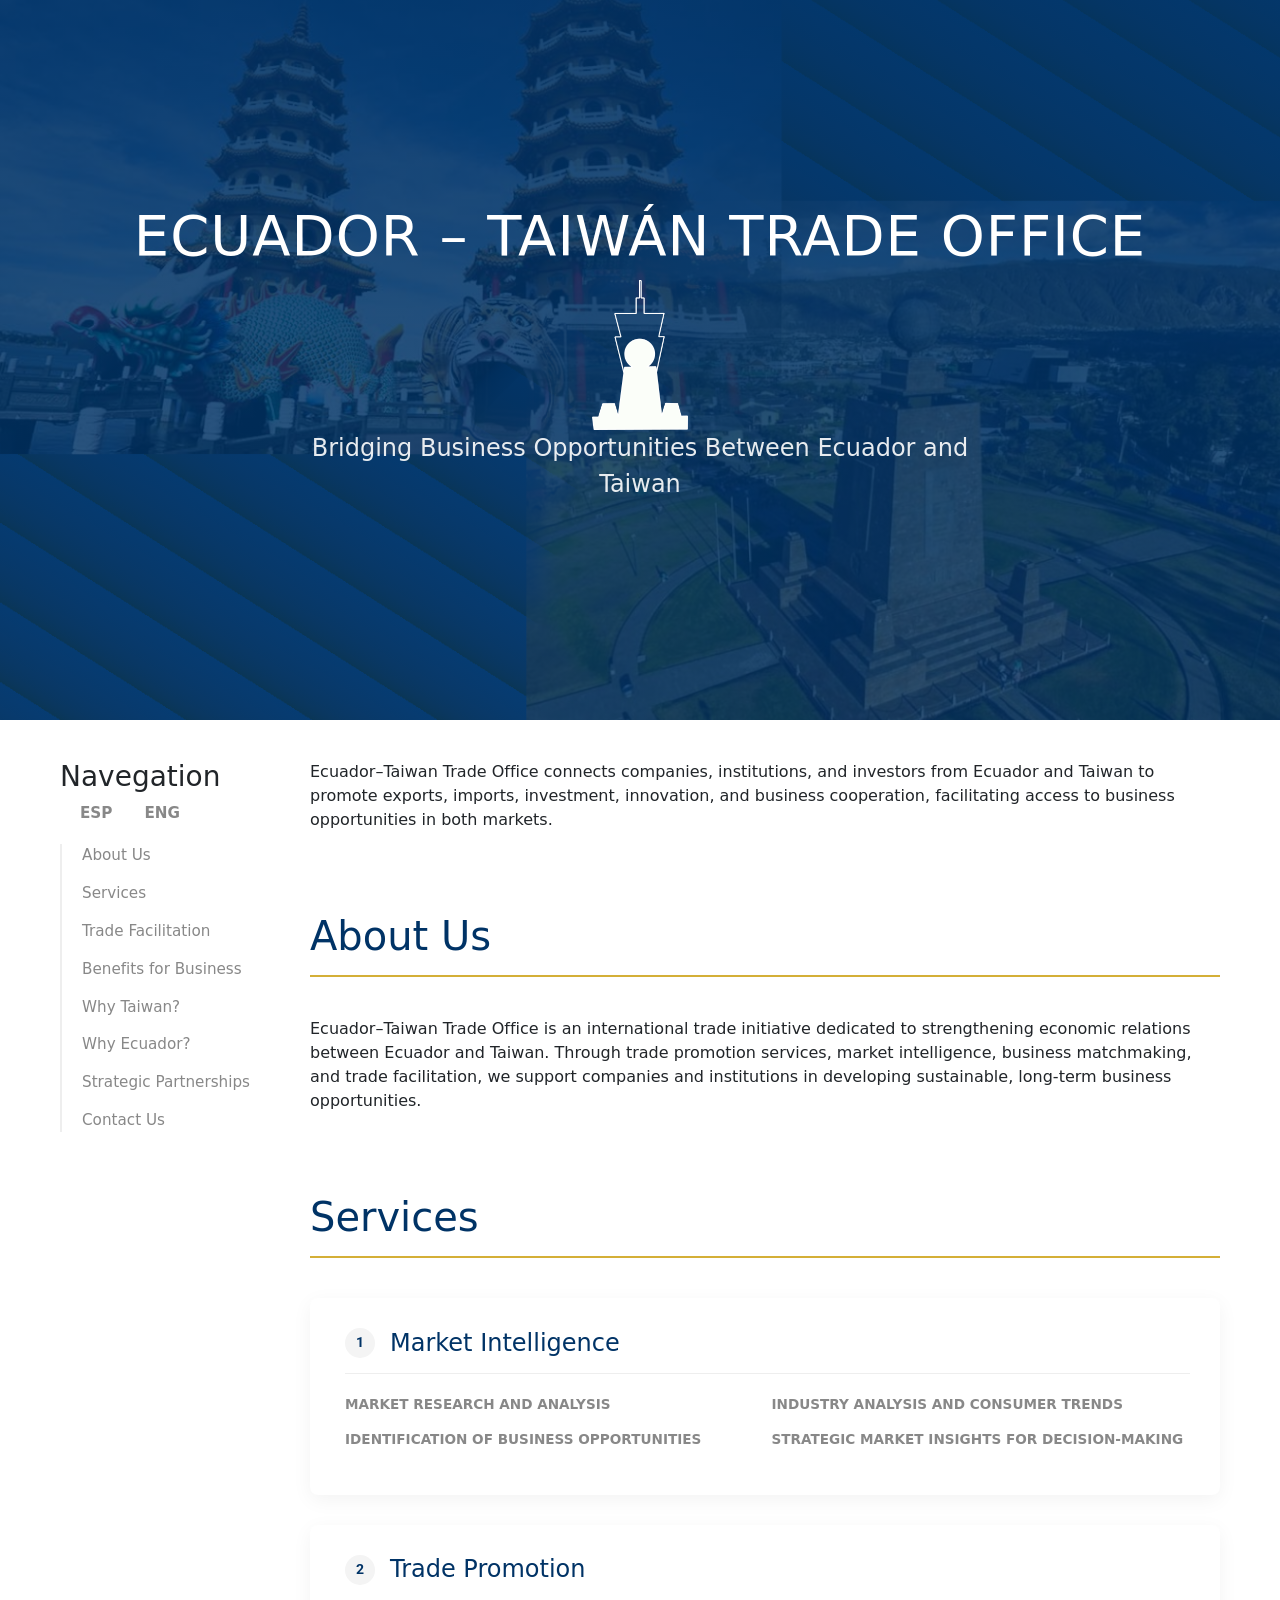
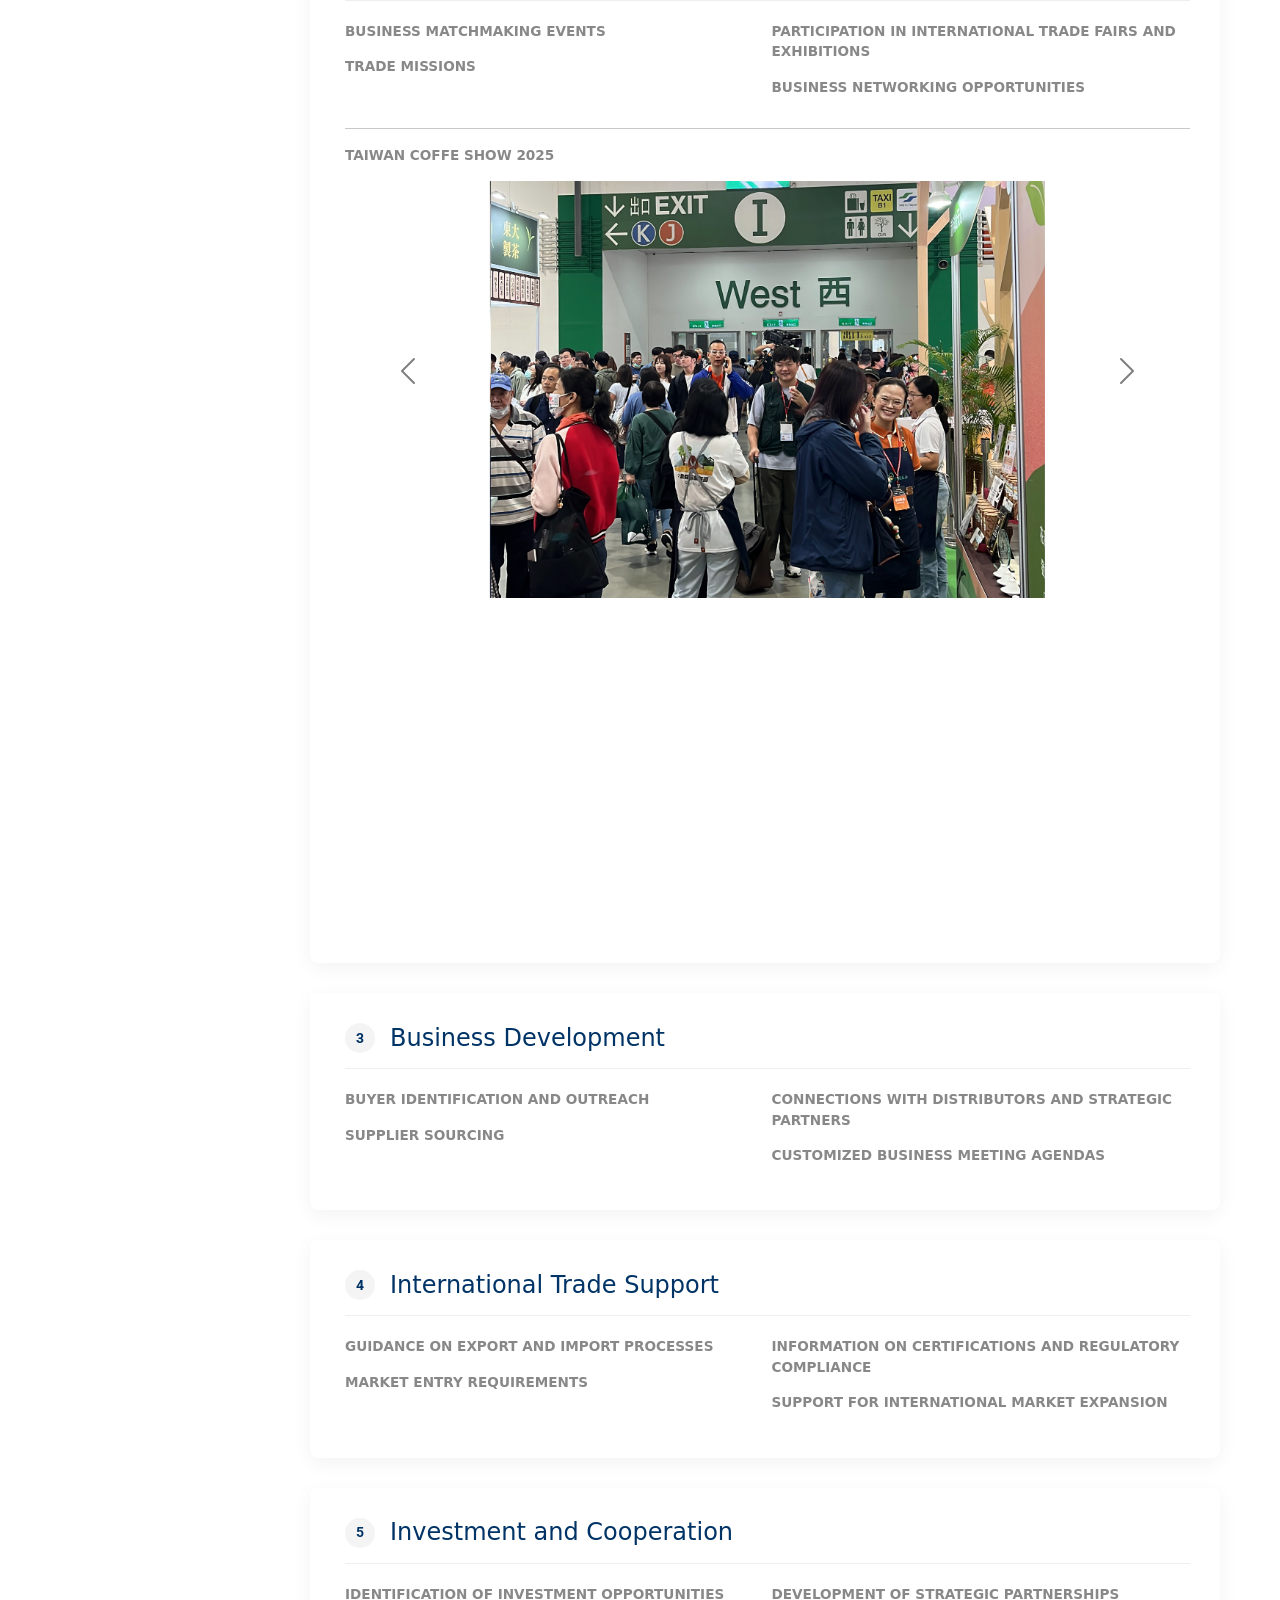
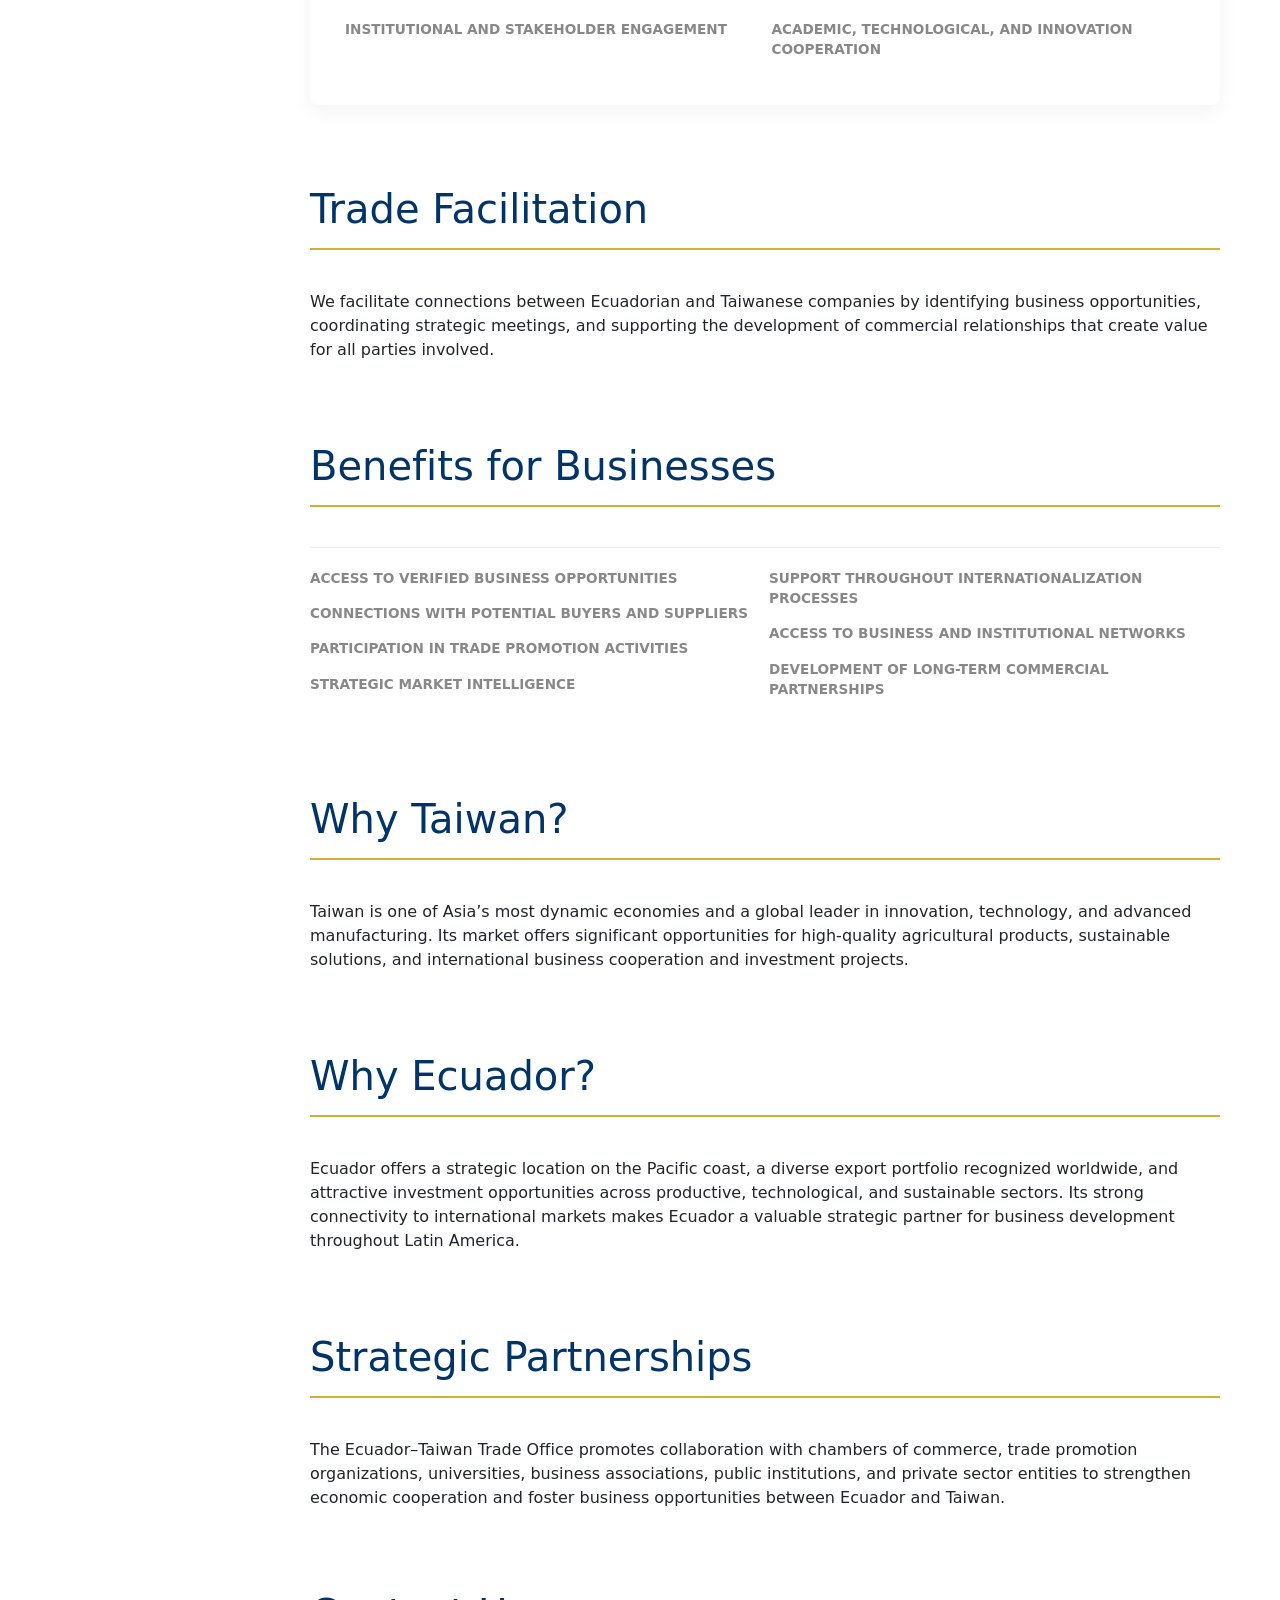
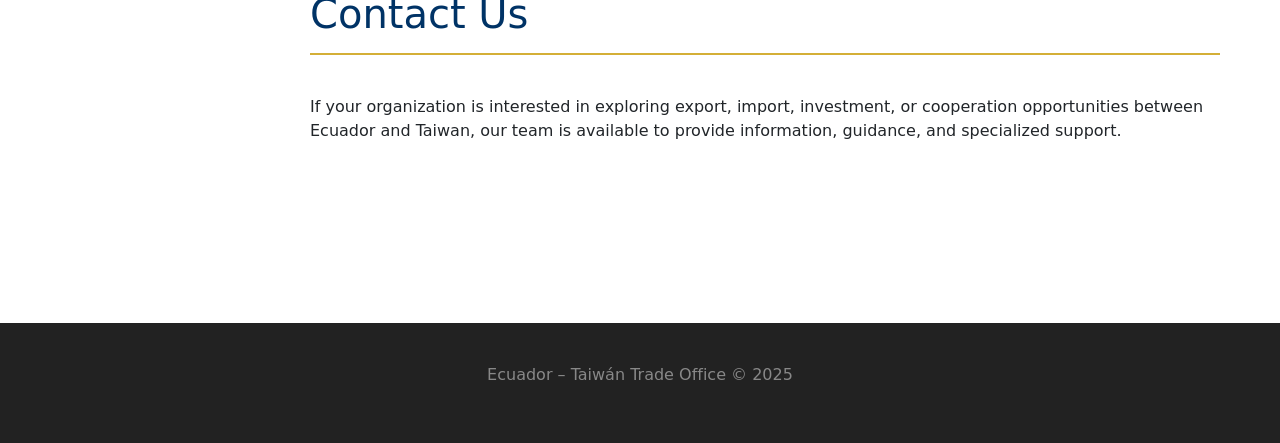
==== commit bcf153e0: "tweak es url" ====
--- a/index.html
+++ b/index.html
@@ -19,8 +19,8 @@
         <img src="assets/logo.png" alt="">
     </div>
 
-    <p class="subtitle">Documento Estratégico de Cooperación Comercial 2025–2026</p>
-    <div class="date">Quito – Taipéi | Octubre 2025</div>
+    <p class="subtitle">Bridging Business Opportunities Between Ecuador and Taiwan</p>
+    <!-- <div class="date">Quito – Taipéi | Octubre 2025</div> -->
 </header>
 
 <!-- Mobile Menu Toggle -->
@@ -31,56 +31,71 @@
     <!-- Sidebar -->
     <aside id="sidebar">
         <div class="sticky-menu">
-            <h3>Navegación</h3>
+            <h3>Navegation</h3>
+            <div class="language-switcher">
+            <a href="es/index.html">ESP</a>
+            <a href="#">ENG</a>
+            <!-- <a href="?lang=zh">中文</a> -->
+        </div>
             <ul>
-                <li><a href="#intro">Visión General</a></li>
-                <li><a href="#ec-to-tw">Ecuador → Taiwán</a></li>
-                <li><a href="#tw-to-ec">Taiwán → Ecuador</a></li>
-                <li><a href="#servicios">Servicios Adicionales</a></li>
+                <li><a href="#quien">About Us</a></li>
+                <li><a href="#servicios">Services</a></li>
+                <li><a href="#facilitacion">Trade Facilitation</a></li>
+                <li><a href="#beneficios">Benefits for Business</a></li>
+                <li><a href="#porquet">Why Taiwan?</a></li>
+                <li><a href="#porquee">Why Ecuador?</a></li>
+                <li><a href="#alianzas">Strategic Partnerships</a></li>
+                <li><a href="#contactos">Contact Us</a></li>
             </ul>
         </div>
     </aside>
 
     <!-- Main Content -->
     <main>
-        <section id="intro">
-            <p>Este documento estratégico establece la hoja de ruta para la promoción de exportaciones e inversiones entre Ecuador y Taiwán para 2025-2026.</p>
-        </section>
-
-        <section id="ec-to-tw">
-                <h2 class="section-title">Ecuador hacia Taiwán</h2>
-                <p style="margin-bottom: 30px;">Estrategias para la promoción de exportaciones y posicionamiento de productos ecuatorianos.</p>
-
-                <div class="service-item">
-                    <h3><span class="service-number">1</span> Misiones Comerciales de Exportación</h3>
-                    <p>Facilitar el ingreso de productos ecuatorianos al mercado taiwanés mediante encuentros empresariales presenciales.</p>
-                    <div class="detail-row">
-                        <div class="detail-col">
-                            <span class="detail-label">Sectores Estratégicos</span>
-                            Café, cacao, banano, camarón, flores, frutas tropicales, textiles, artesanías.
-                        </div>
-                        <div class="detail-col">
-                            <span class="detail-label">Actividades</span>
-                            Reuniones B2B, visitas técnicas a puertos y centros logísticos.
-                        </div>
-                    </div>
-                </div>
-
-                <div class="service-item">
-                    <h3><span class="service-number">2</span> Ferias Internacionales en Taiwán</h3>
-                    <p>Posicionamiento de la oferta exportable en eventos de alto nivel.</p>
-                    <div class="detail-row">
-                        <div class="detail-col">
-                            <span class="detail-label">Eventos Clave</span>
-                            Food Taipei, Taiwan International Coffee Show, Computex Taipei.
-                        </div>
-                        <div class="detail-col">
-                            <span class="detail-label">Soporte</span>
-                            Pabellones institucionales, logística de muestras, diseño de stands.
+        <section >
+            <p>Ecuador–Taiwan Trade Office connects companies, institutions, and investors from Ecuador and Taiwan to promote exports, imports, investment, innovation, and business cooperation, facilitating access to business opportunities in both markets.
+</p>
+        </section>
+
+        <section id="quien">
+                <h2 class="section-title">About Us</h2>
+                <p style="margin-bottom: 30px;">Ecuador–Taiwan Trade Office is an international trade initiative dedicated to strengthening economic relations between Ecuador and Taiwan. Through trade promotion services, market intelligence, business matchmaking, and trade facilitation, we support companies and institutions in developing sustainable, long-term business opportunities.</p>
+
+        </section>
+
+        <section id="servicios">
+                <h2 class="section-title">Services</h2>
+                <!-- <p style="margin-bottom: 30px;">Promoción de tecnología taiwanesa, innovación e inversiones hacia Ecuador.</p> -->
+
+                <div class="service-item">
+                    <h3><span class="service-number">1</span> Market Intelligence</h3>
+
+                    <div class="detail-row">
+                        <div class="detail-col">
+                            <span class="detail-label">Market research and analysis </span>
+                            <span class="detail-label">Identification of business opportunities </span>
+                        </div>
+                        <div class="detail-col">
+                            <span class="detail-label">Industry analysis and consumer trends </span>
+                            <span class="detail-label">Strategic market insights for decision-making  </span>
+                        </div>
+                    </div>
+                </div>
+
+                <div class="service-item">
+                    <h3><span class="service-number">2</span> Trade Promotion</h3>
+
+                    <div class="detail-row">
+                        <div class="detail-col">
+                            <span class="detail-label">Business matchmaking events </span>
+                            <span class="detail-label">Trade missions </span>
+                        </div>
+                        <div class="detail-col">
+                            <span class="detail-label">Participation in international trade fairs and exhibitions  </span>
+                            <span class="detail-label">Business networking opportunities </span>
                         </div>
                     </div>
                     <hr>
-
                     <div id="carouselExample" class="carousel slide carousel-dark mt-3">
                         <span class="detail-label">Taiwan Coffe Show 2025</span>
                     <div class="carousel-inner mt-3">
@@ -127,95 +142,95 @@
 
                         </div>
                     </div>
-
-
-                </div>
-
-                <div class="service-item">
-                    <h3><span class="service-number">3</span> Ruedas de Negocios</h3>
-                    <p>Espacios formales de encuentro comercial entre exportadores e importadores con soporte digital.</p>
-                </div>
-
-                <div class="service-item">
-                    <h3><span class="service-number">4</span> Catálogo Digital & Taste of Ecuador</h3>
-                    <p>Herramientas de promoción visual y sensorial para el mercado asiático.</p>
-                    <div class="detail-row">
-                        <div class="detail-col">
-                            <span class="detail-label">Plataforma</span>
-                            Catálogo bilingüe (Español-Mandarín) con fichas técnicas.
-                        </div>
-                        <div class="detail-col">
-                            <span class="detail-label">Experiencia</span>
-                            Programa "Taste of Ecuador": Degustaciones de cacao fino de aroma y café especial.
-                        </div>
-                    </div>
-                </div>
-
-                <div class="service-item">
-                    <h3><span class="service-number">5</span> Atracción de Inversiones & Estudios</h3>
-                    <p>Fomento del interés taiwanés en proyectos ecuatorianos y análisis de inteligencia comercial.</p>
-                    <div class="detail-row">
-                        <div class="detail-col">
-                            <span class="detail-label">Sectores Inversión</span>
-                            Agroindustria, energías limpias, turismo sostenible.
-                        </div>
-                        <div class="detail-col">
-                            <span class="detail-label">Asistencia Técnica</span>
-                            Normativas, etiquetado y requisitos sanitarios.
-                        </div>
-                    </div>
-                </div>
-
+                </div>
+                <div class="service-item">
+                    <h3><span class="service-number">3</span> Business Development</h3>
+
+                    <div class="detail-row">
+                        <div class="detail-col">
+                            <span class="detail-label">Buyer identification and outreach  </span>
+                            <span class="detail-label">Supplier sourcing  </span>
+                        </div>
+                        <div class="detail-col">
+                            <span class="detail-label">Connections with distributors and strategic partners   </span>
+                            <span class="detail-label">Customized business meeting agendas  </span>
+                        </div>
+                    </div>
+                </div>
+                <div class="service-item">
+                    <h3><span class="service-number">4</span> International Trade Support</h3>
+
+                    <div class="detail-row">
+                        <div class="detail-col">
+                            <span class="detail-label">Guidance on export and import processes  </span>
+                            <span class="detail-label">Market entry requirements  </span>
+                        </div>
+                        <div class="detail-col">
+                            <span class="detail-label">Information on certifications and regulatory compliance  </span>
+                            <span class="detail-label">Support for international market expansion  </span>
+                        </div>
+                    </div>
+                </div>
+                <div class="service-item">
+                    <h3><span class="service-number">5</span> Investment and Cooperation</h3>
+
+                    <div class="detail-row">
+                        <div class="detail-col">
+                            <span class="detail-label">Identification of investment opportunities  </span>
+                            <span class="detail-label">Institutional and stakeholder engagement  </span>
+                        </div>
+                        <div class="detail-col">
+                            <span class="detail-label">Development of strategic partnerships   </span>
+                            <span class="detail-label">Academic, technological, and innovation cooperation  </span>
+                        </div>
+                    </div>
+                </div>
             </section>
 
-        <section id="tw-to-ec">
-                <h2 class="section-title">Taiwán hacia Ecuador</h2>
-                <p style="margin-bottom: 30px;">Promoción de tecnología taiwanesa, innovación e inversiones hacia Ecuador.</p>
-
-                <div class="service-item">
-                    <h3><span class="service-number">1</span> Misiones de Importación & Ruedas de Negocios</h3>
-                    <p>Introducción de tecnología y maquinaria taiwanesa en el tejido industrial ecuatoriano.</p>
-                    <div class="detail-row">
-                        <div class="detail-col">
-                            <span class="detail-label">Sectores Clave</span>
-                            Tecnología, maquinaria industrial, electrónica, energías renovables, salud.
-                        </div>
-                        <div class="detail-col">
-                            <span class="detail-label">Estrategia</span>
-                            Delegaciones empresariales y visitas a parques industriales.
-                        </div>
-                    </div>
-                </div>
-
-                <div class="service-item">
-                    <h3><span class="service-number">2</span> Participación en Ferias Locales</h3>
-                    <p>Coordinación de stands "Taiwán Innovador" en ferias ecuatorianas.</p>
-                    <div class="detail-row">
-                        <div class="detail-col">
-                            <span class="detail-label">Ferias Sugeridas</span>
-                            Expotecno, Expoalimentar, Expominas.
-                        </div>
-                    </div>
-                </div>
-
-                <div class="service-item">
-                    <h3><span class="service-number">3</span> Turismo Comercial e Inversión</h3>
-                    <p>Atracción de capital mediante la experiencia directa en zonas productivas de Ecuador.</p>
-                </div>
-
-                <div class="service-item">
-                    <h3><span class="service-number">4</span> Representación de Marcas</h3>
-                    <p>Apoyo para la entrada de productos taiwaneses, búsqueda de distribuidores y acuerdos de exclusividad.</p>
-                </div>
-
-                <div class="service-item">
-                    <h3><span class="service-number">5</span> Innovación y Cooperación</h3>
-                    <p>Foros académicos y tecnológicos sobre robótica, energía verde y sostenibilidad industrial.</p>
-                </div>
-
-            </section>
-
-        <section id="servicios">
+        <section id="facilitacion">
+                <h2 class="section-title">Trade Facilitation</h2>
+                <p style="margin-bottom: 30px;">We facilitate connections between Ecuadorian and Taiwanese companies by identifying business opportunities, coordinating strategic meetings, and supporting the development of commercial relationships that create value for all parties involved.</p>
+
+        </section>
+        <section id="beneficios">
+                <h2 class="section-title">Benefits for Businesses</h2>
+                <div class="detail-row">
+                        <div class="detail-col">
+                            <span class="detail-label">Access to verified business opportunities </span>
+                            <span class="detail-label">Connections with potential buyers and suppliers  </span>
+                            <span class="detail-label">Participation in trade promotion activities  </span>
+                            <span class="detail-label">Strategic market intelligence  </span>
+                        </div>
+                        <div class="detail-col">
+                            <span class="detail-label">Support throughout internationalization processes  </span>
+                            <span class="detail-label">Access to business and institutional networks  </span>
+                            <span class="detail-label">Development of long-term commercial partnerships </span>
+                        </div>
+                    </div>
+
+        </section>
+        <section id="porquet">
+                <h2 class="section-title">Why Taiwan?</h2>
+                <p style="margin-bottom: 30px;">Taiwan is one of Asia’s most dynamic economies and a global leader in innovation, technology, and advanced manufacturing. Its market offers significant opportunities for high-quality agricultural products, sustainable solutions, and international business cooperation and investment projects.</p>
+
+        </section>
+         <section id="porquee">
+                <h2 class="section-title">Why Ecuador?</h2>
+                <p style="margin-bottom: 30px;">Ecuador offers a strategic location on the Pacific coast, a diverse export portfolio recognized worldwide, and attractive investment opportunities across productive, technological, and sustainable sectors. Its strong connectivity to international markets makes Ecuador a valuable strategic partner for business development throughout Latin America.</p>
+
+        </section>
+        <section id="alianzas">
+                <h2 class="section-title">Strategic Partnerships</h2>
+                <p style="margin-bottom: 30px;">The Ecuador–Taiwan Trade Office promotes collaboration with chambers of commerce, trade promotion organizations, universities, business associations, public institutions, and private sector entities to strengthen economic cooperation and foster business opportunities between Ecuador and Taiwan.</p>
+
+        </section>
+        <section id="contactos">
+                <h2 class="section-title">Contact Us</h2>
+                <p style="margin-bottom: 30px;">If your organization is interested in exploring export, import, investment, or cooperation opportunities between Ecuador and Taiwan, our team is available to provide information, guidance, and specialized support. </p>
+
+        </section>
+
+        <!-- <section id="servicios">
                 <h2 class="section-title" >Servicios Adicionales</h2>
                 <div class="complementary-grid">
                     <div class="comp-box">
@@ -231,7 +246,8 @@
                         <p >Coordinación para el envío seguro de muestras y documentos.</p>
                     </div>
                 </div>
-            </section>
+            </section> -->
+
     </main>
 </div>
 
--- a/style.css
+++ b/style.css
@@ -91,6 +91,17 @@
   aspect-ratio: 16 / 9;
   height: auto;
   border: 0;
+}
+.language-switcher {
+    display: flex;
+    gap: 12px;
+    align-items: center;
+    margin-bottom: 20px;
+}
+
+.language-switcher a {
+    text-decoration: none;
+    font-weight: 600;
 }
 
 /* --- DESKTOP LAYOUT --- */
@@ -201,9 +212,9 @@
 .detail-row {
     display: flex;
     flex-wrap: wrap;
-    gap: 20px;
+    gap: 8px;
     margin-top: 15px;
-    padding-top: 15px;
+    padding-top: 20px;
     border-top: 1px solid #eee;
 }
 
@@ -217,7 +228,7 @@
     font-size: 0.85rem;
     text-transform: uppercase;
     color: #888;
-    margin-bottom: 5px;
+    margin-bottom: 15px;
     display: block;
 }
 
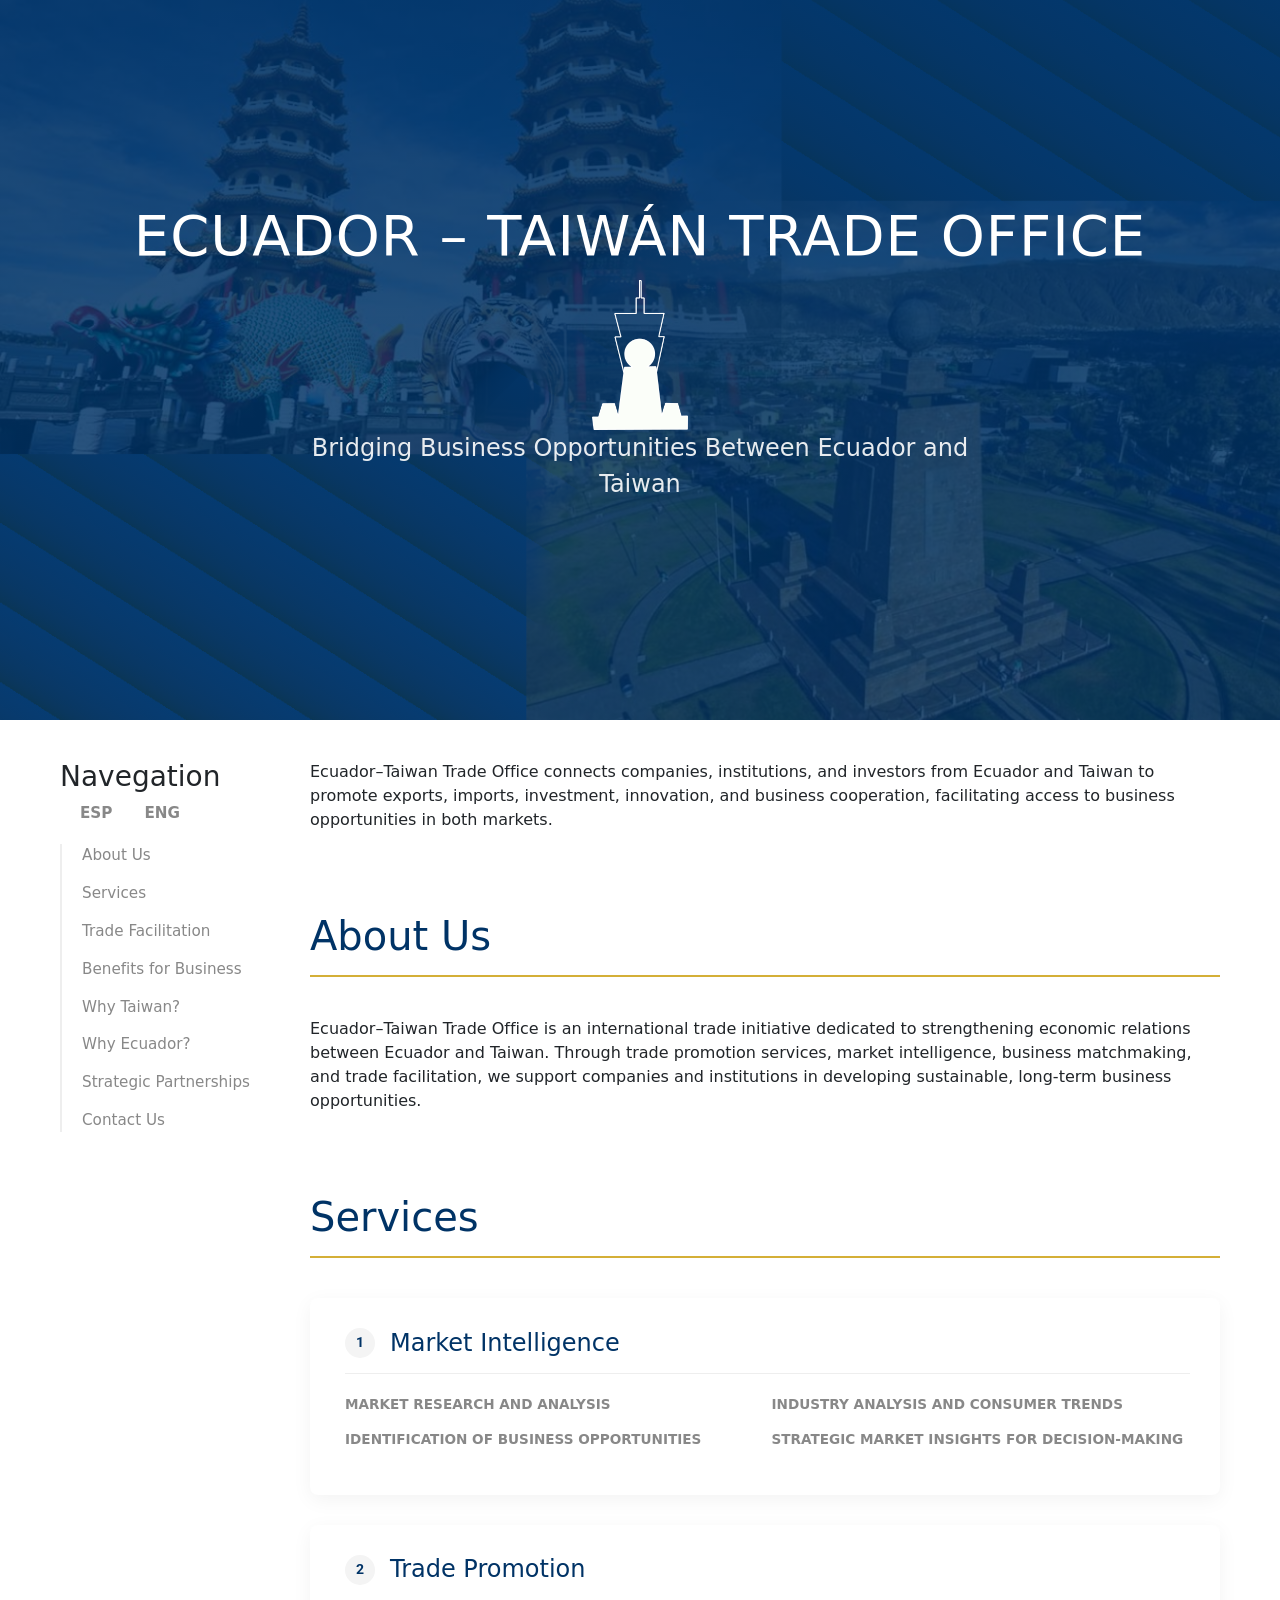
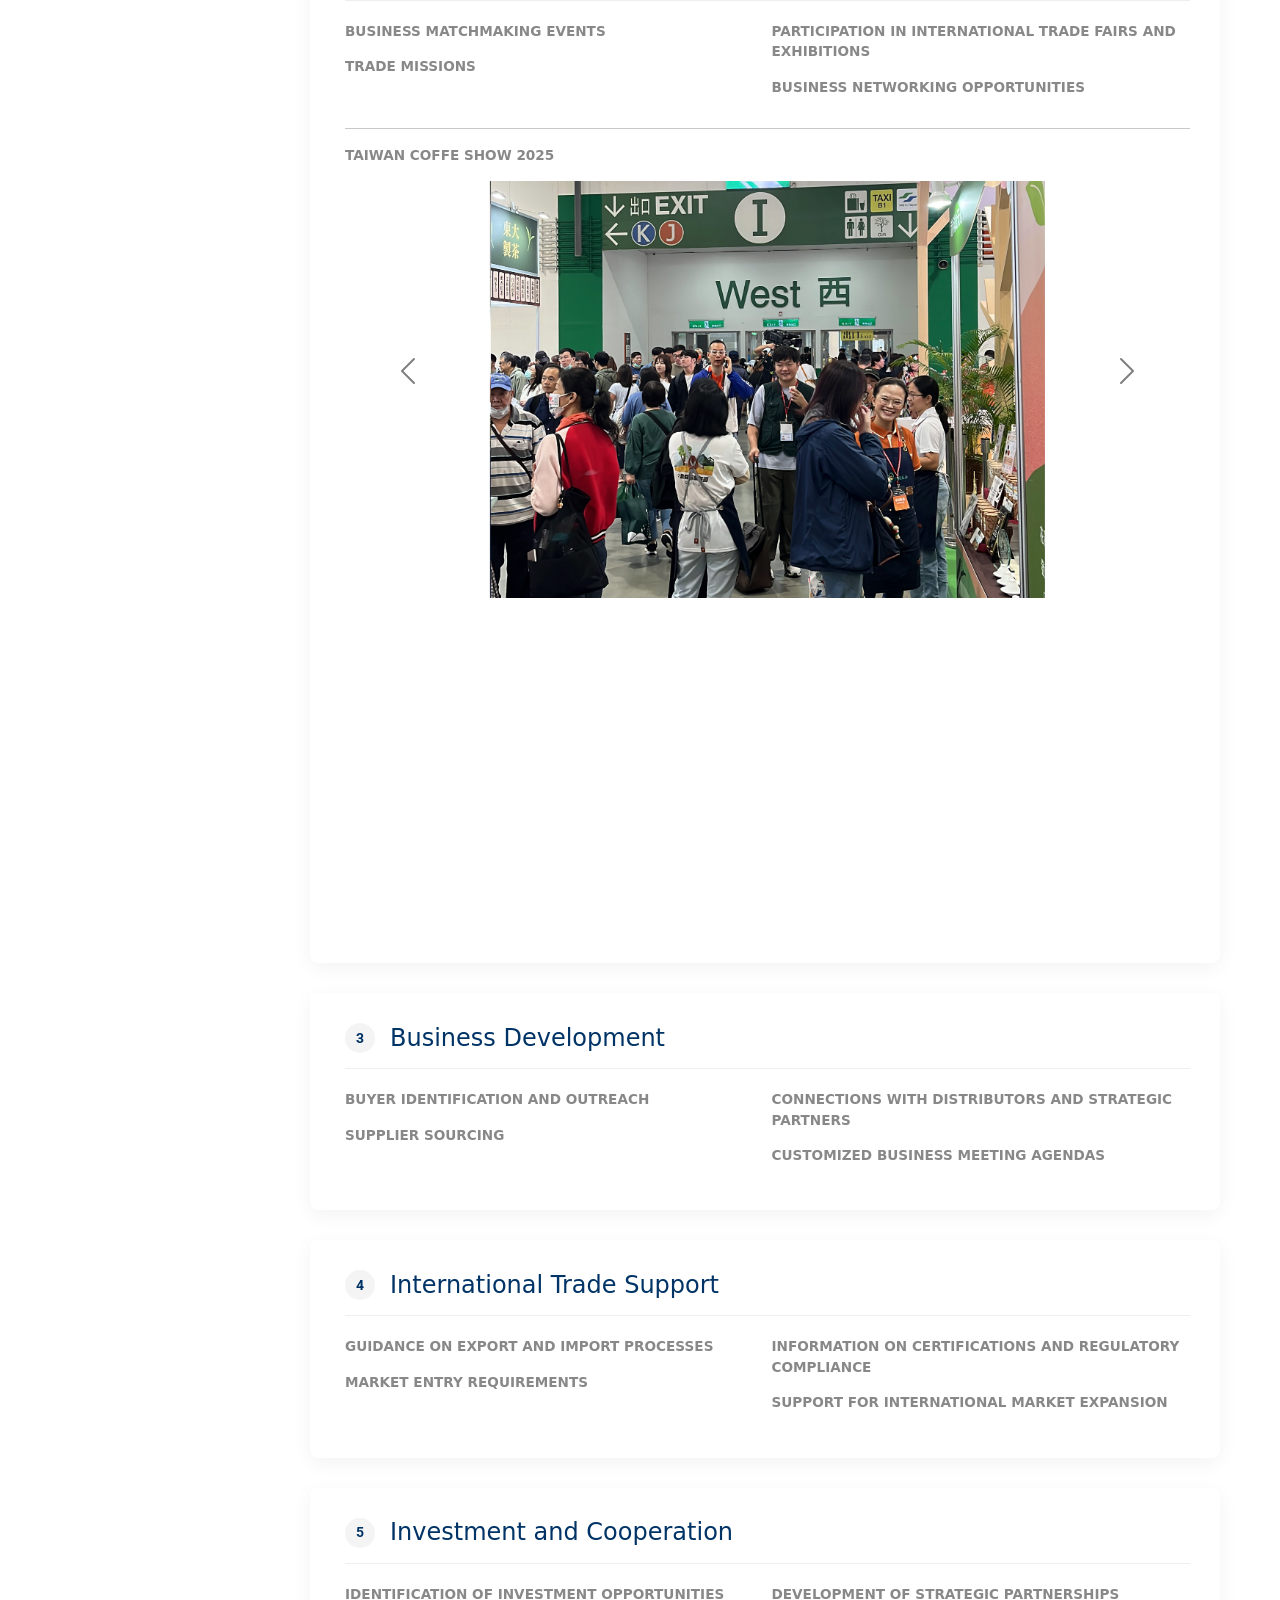
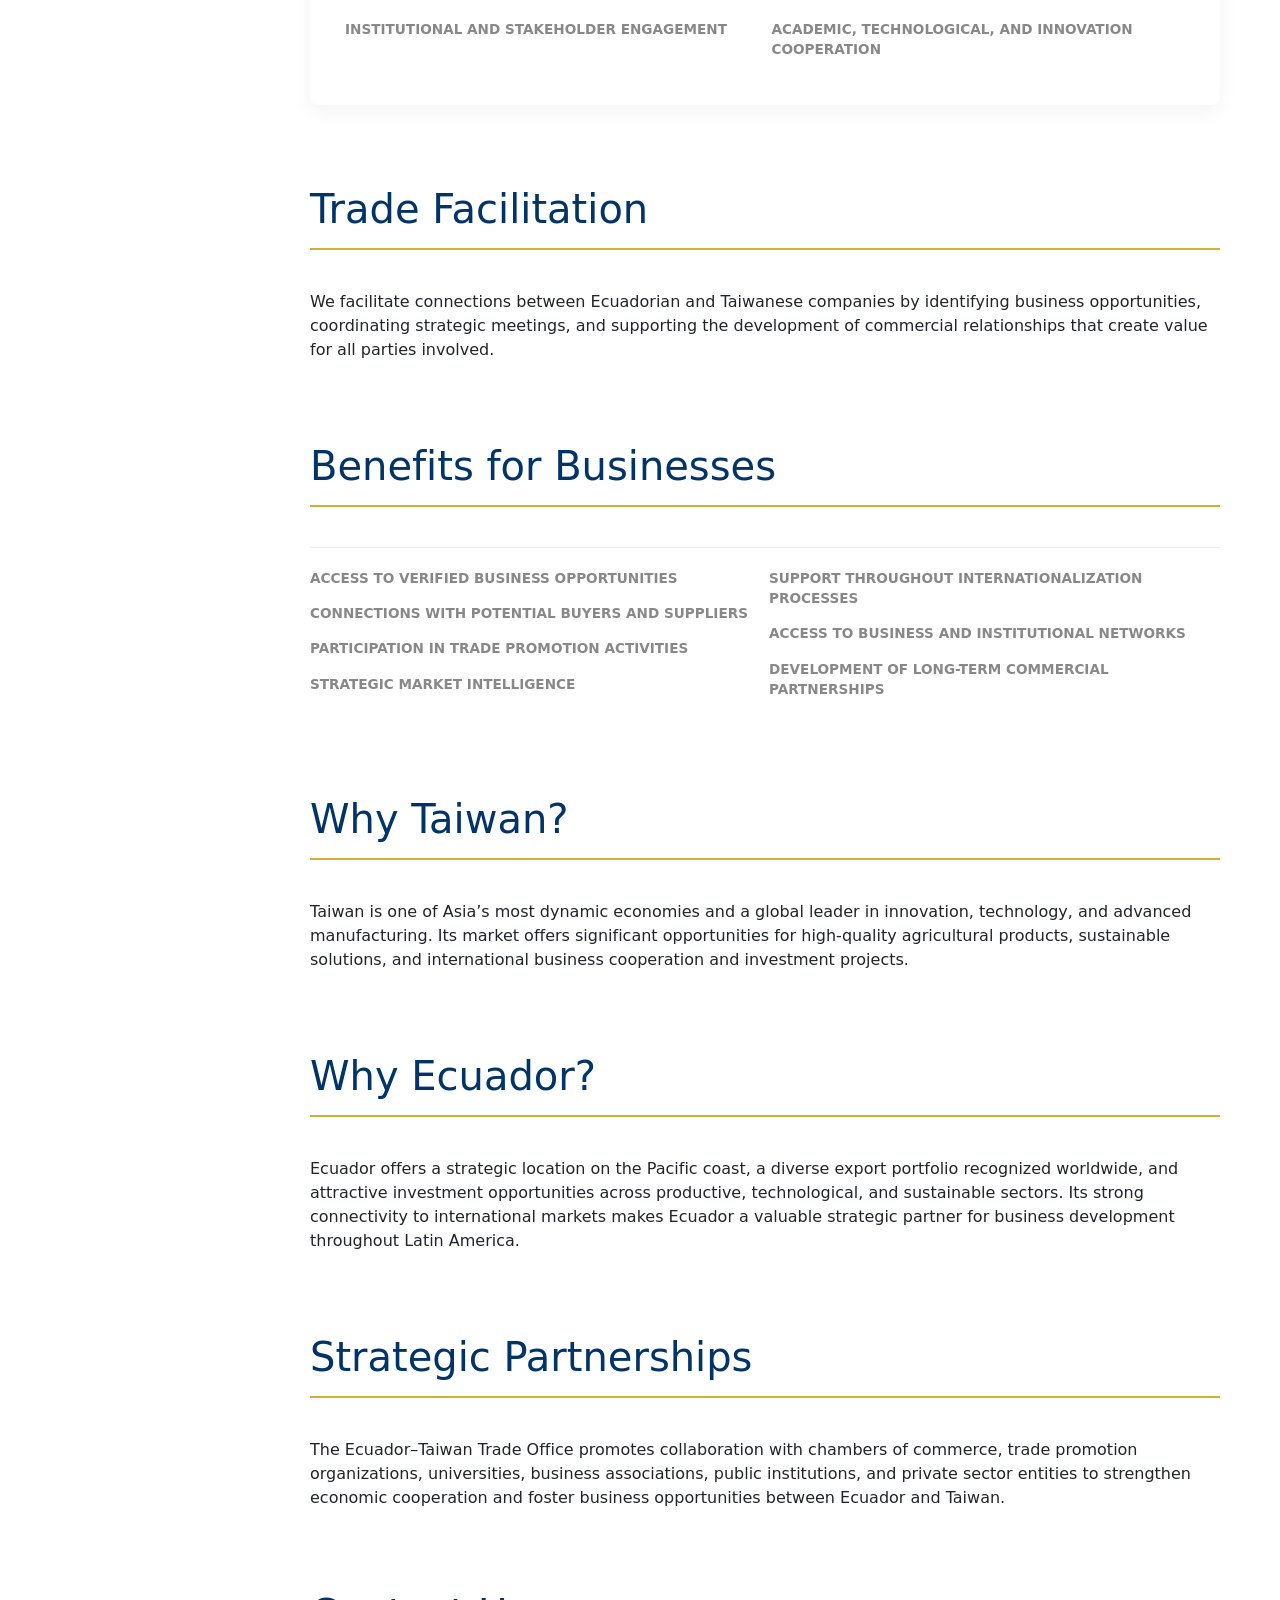
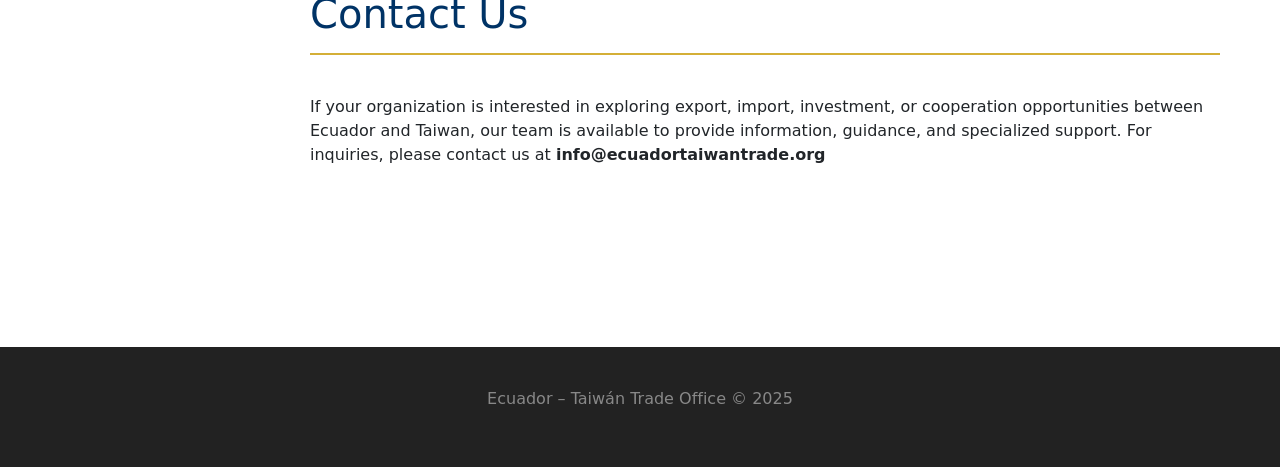
==== commit 619bc821: "add mail" ====
--- a/index.html
+++ b/index.html
@@ -226,7 +226,7 @@
         </section>
         <section id="contactos">
                 <h2 class="section-title">Contact Us</h2>
-                <p style="margin-bottom: 30px;">If your organization is interested in exploring export, import, investment, or cooperation opportunities between Ecuador and Taiwan, our team is available to provide information, guidance, and specialized support. </p>
+                <p style="margin-bottom: 30px;">If your organization is interested in exploring export, import, investment, or cooperation opportunities between Ecuador and Taiwan, our team is available to provide information, guidance, and specialized support. For inquiries, please contact us at <b>info@ecuadortaiwantrade.org</b> </p>
 
         </section>
 
